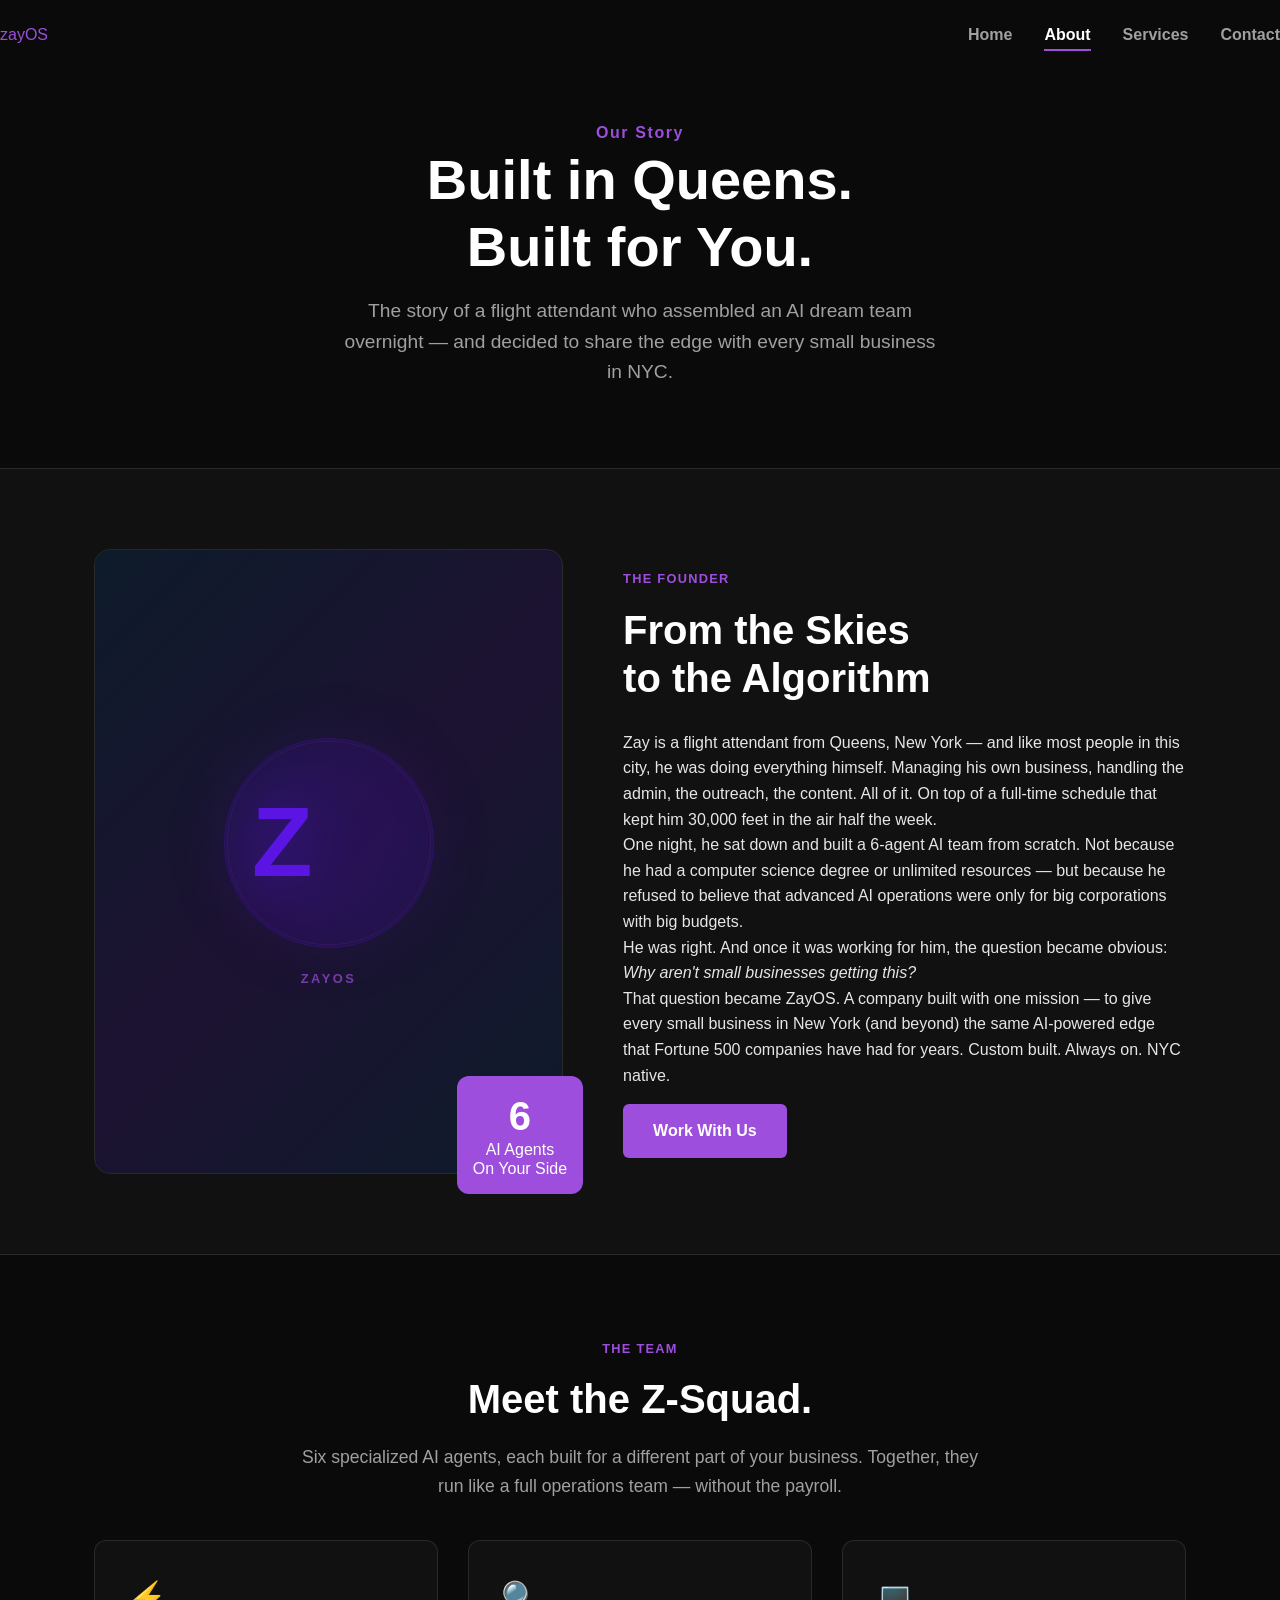
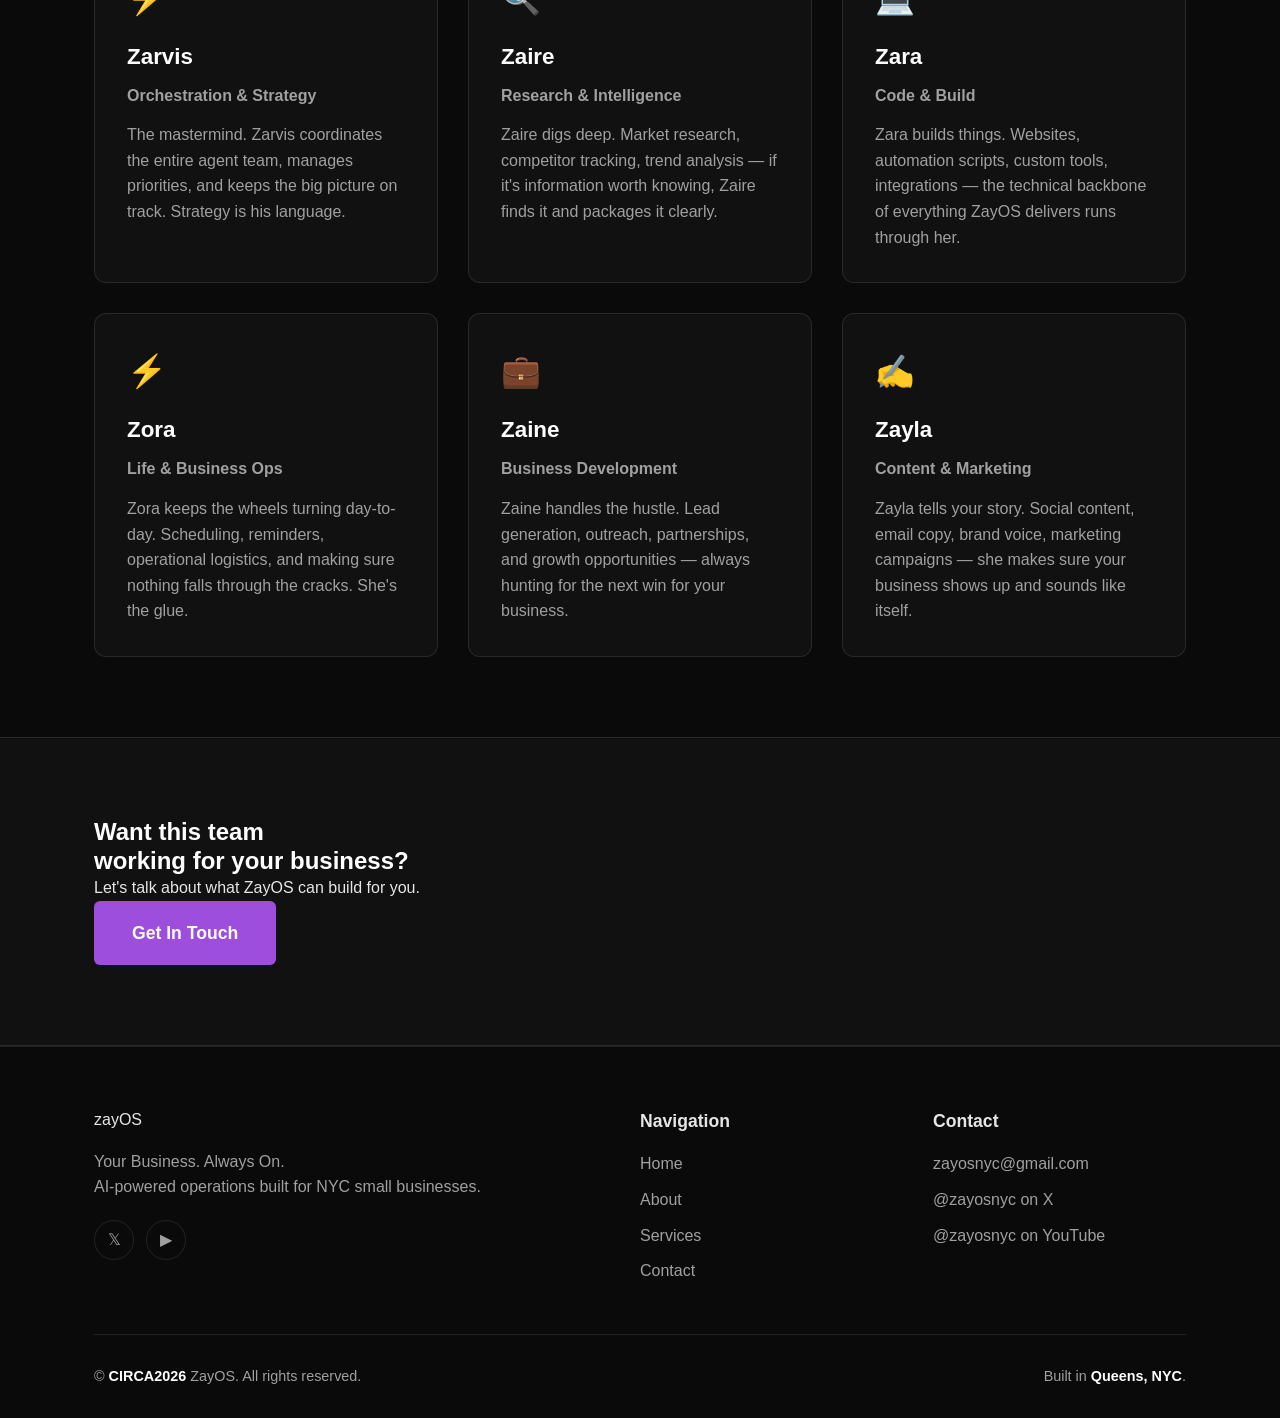
==== about.html @ 65655d5b "ZayOS website - initial launch" ====
<!DOCTYPE html>
<html lang="en">
<head>
  <meta charset="UTF-8" />
  <meta name="viewport" content="width=device-width, initial-scale=1.0" />
  <meta name="description" content="About ZayOS — Built in Queens, built for you. Meet the team of AI agents powering the future of small business operations." />

  <!-- Favicon: Inline SVG for the purple "Z" -->
  <link rel="icon" href="data:image/svg+xml,<svg xmlns=%22http://www.w3.org/2000/svg%22 viewBox=%220 0 100 100%22><text y=%22.9em%22 font-size=%2290%22 style=%22fill: #6a0dad;%22>Z</text></svg>">

  <!-- Open Graph / Social Meta -->
  <meta property="og:type" content="website" />
  <meta property="og:title" content="About — ZayOS" />
  <meta property="og:description" content="Built in Queens, built for you. Meet the team of AI agents powering the future of small business operations." />
  <meta property="og:image" content="https://zayos.ai/images/logo.jpg" />
  <meta property="og:url" content="https://zayos.ai/about.html" />
  <meta property="og:site_name" content="ZayOS" />
  <meta name="twitter:card" content="summary_large_image" />
  <meta name="twitter:title" content="About — ZayOS" />
  <meta name="twitter:description" content="Built in Queens, built for you. Meet the team of AI agents powering the future of small business operations." />
  <meta name="twitter:image" content="https://zayos.ai/images/logo.jpg" />

  <title>About — ZayOS</title>
  <link rel="stylesheet" href="css/style.css" />
</head>
<body>

  <!-- ============================================================
       NAVIGATION
       ============================================================ -->
  <nav class="nav" id="navbar">
    <div class="nav__inner">

      <a href="index.html" class="nav__logo nav__logo--centered">zay<span>OS</span></a>

      <ul class="nav__links" id="navLinks">
        <li><a href="index.html" class="nav__link">Home</a></li>
        <li><a href="about.html" class="nav__link active">About</a></li>
        <li><a href="services.html" class="nav__link">Services</a></li>
        <li><a href="contact.html" class="nav__link">Contact</a></li>
      </ul>

      <div class="nav__toggle" id="navToggle" aria-label="Open menu">
        <span></span>
        <span></span>
        <span></span>
      </div>

    </div>
  </nav>


  <!-- ============================================================
       PAGE HERO — "Built in Queens. Built for You."
       ============================================================ -->
  <section class="page-hero">
    <div class="container">
      <span class="hero__eyebrow">Our Story</span>
      <h1 class="page-hero__title">Built in Queens.<br />Built for You.</h1>
      <p class="page-hero__subtitle">
        The story of a flight attendant who assembled an AI dream team overnight —
        and decided to share the edge with every small business in NYC.
      </p>
    </div>
  </section>


  <!-- ============================================================
       ZAY'S STORY
       ============================================================ -->
  <section class="section section--alt">
    <div class="container">
      <div class="story">

        <!-- Visual Side -->
        <div class="story__visual fade-in">
          <div class="story__image-wrapper">
            <div class="story__image-placeholder">
              <!-- ZAY logo mark — inline SVG so it always renders -->
              <svg viewBox="0 0 400 400" xmlns="http://www.w3.org/2000/svg" class="story__logo-svg">
                <!-- Background circle -->
                <circle cx="200" cy="200" r="190" fill="rgba(94,23,235,0.12)" stroke="rgba(94,23,235,0.3)" stroke-width="1.5"/>
                <!-- Z -->
                <text x="60" y="260" font-family="'Space Grotesk', sans-serif" font-size="180" font-weight="700" fill="#5e17eb" opacity="0.95">Z</text>
                <!-- Subtle ring -->
                <circle cx="200" cy="200" r="185" fill="none" stroke="rgba(157,78,221,0.2)" stroke-width="1"/>
              </svg>
              <div class="story__logo-text">ZayOS</div>
            </div>
          </div>
          <div class="story__stat-badge">
            <strong>6</strong>
            <span>AI Agents<br />On Your Side</span>
          </div>
        </div>

        <!-- Story Content -->
        <div class="story__content fade-in">
          <span class="section-label">The Founder</span>
          <h2 class="section-title">
            From the Skies<br />to the Algorithm
          </h2>

          <p>
            Zay is a flight attendant from Queens, New York — and like most people in this city,
            he was doing everything himself. Managing his own business, handling the admin, the
            outreach, the content. All of it. On top of a full-time schedule that kept him
            30,000 feet in the air half the week.
          </p>

          <p>
            One night, he sat down and built a 6-agent AI team from scratch. Not because he had
            a computer science degree or unlimited resources — but because he refused to believe
            that advanced AI operations were only for big corporations with big budgets.
          </p>

          <p>
            He was right. And once it was working for him, the question became obvious:
            <em>Why aren't small businesses getting this?</em>
          </p>

          <p>
            That question became ZayOS. A company built with one mission — to give every small
            business in New York (and beyond) the same AI-powered edge that Fortune 500
            companies have had for years. Custom built. Always on. NYC native.
          </p>

          <a href="contact.html" class="btn btn--primary">
            Work With Us
          </a>
        </div>

      </div>
    </div>
  </section>


  <!-- ============================================================
       THE TEAM — 6 Agent Cards
       ============================================================ -->
  <section class="section">
    <div class="container">
      <div class="text-center">
        <span class="section-label">The Team</span>
        <h2 class="section-title">Meet the Z-Squad.</h2>
        <p class="section-subtitle">
          Six specialized AI agents, each built for a different part of your business.
          Together, they run like a full operations team — without the payroll.
        </p>
      </div>

      <div class="cards-grid fade-in-group">

        <!-- Zarvis -->
        <div class="card card--team fade-in">
          <span class="card__icon">⚡</span>
          <h3 class="card__title">Zarvis</h3>
          <p class="card--team card__role">Orchestration &amp; Strategy</p>
          <p class="card__text">
            The mastermind. Zarvis coordinates the entire agent team, manages priorities,
            and keeps the big picture on track. Strategy is his language.
          </p>
        </div>

        <!-- Zaire -->
        <div class="card card--team fade-in">
          <span class="card__icon">🔍</span>
          <h3 class="card__title">Zaire</h3>
          <p class="card--team card__role">Research &amp; Intelligence</p>
          <p class="card__text">
            Zaire digs deep. Market research, competitor tracking, trend analysis —
            if it's information worth knowing, Zaire finds it and packages it clearly.
          </p>
        </div>

        <!-- Zara -->
        <div class="card card--team fade-in">
          <span class="card__icon">💻</span>
          <h3 class="card__title">Zara</h3>
          <p class="card--team card__role">Code &amp; Build</p>
          <p class="card__text">
            Zara builds things. Websites, automation scripts, custom tools, integrations —
            the technical backbone of everything ZayOS delivers runs through her.
          </p>
        </div>

        <!-- Zora -->
        <div class="card card--team fade-in">
          <span class="card__icon">⚡</span>
          <h3 class="card__title">Zora</h3>
          <p class="card--team card__role">Life &amp; Business Ops</p>
          <p class="card__text">
            Zora keeps the wheels turning day-to-day. Scheduling, reminders, operational
            logistics, and making sure nothing falls through the cracks. She's the glue.
          </p>
        </div>

        <!-- Zaine -->
        <div class="card card--team fade-in">
          <span class="card__icon">💼</span>
          <h3 class="card__title">Zaine</h3>
          <p class="card--team card__role">Business Development</p>
          <p class="card__text">
            Zaine handles the hustle. Lead generation, outreach, partnerships, and growth
            opportunities — always hunting for the next win for your business.
          </p>
        </div>

        <!-- Zayla -->
        <div class="card card--team fade-in">
          <span class="card__icon">✍️</span>
          <h3 class="card__title">Zayla</h3>
          <p class="card--team card__role">Content &amp; Marketing</p>
          <p class="card__text">
            Zayla tells your story. Social content, email copy, brand voice, marketing
            campaigns — she makes sure your business shows up and sounds like itself.
          </p>
        </div>

      </div>
    </div>
  </section>


  <!-- ============================================================
       CTA BANNER
       ============================================================ -->
  <section class="section section--alt">
    <div class="container">
      <div class="cta-banner fade-in">
        <h2 class="cta-banner__title">
          Want this team<br />working for your business?
        </h2>
        <p class="cta-banner__text">
          Let's talk about what ZayOS can build for you.
        </p>
        <div class="cta-banner__actions">
          <a href="contact.html" class="btn btn--primary btn--lg">Get In Touch</a>
        </div>
      </div>
    </div>
  </section>


  <!-- ============================================================
       FOOTER
       ============================================================ -->
  <footer class="footer">
    <div class="container">
      <div class="footer__inner">

        <div>
          <div class="footer__brand-logo">
            <span class="footer__logo-text">zay<span>OS</span></span>
          </div>
          <p class="footer__tagline">
            Your Business. Always On.<br />
            AI-powered operations built for NYC small businesses.
          </p>
          <div class="footer__social">
            <a href="https://x.com/zayosnyc" target="_blank" rel="noopener noreferrer" class="footer__social-btn" title="X / Twitter" aria-label="Follow ZayOS on X">𝕏</a>
            <a href="https://youtube.com/@zayosnyc" target="_blank" rel="noopener noreferrer" class="footer__social-btn" title="YouTube" aria-label="Subscribe to ZayOS on YouTube">▶</a>
          </div>
        </div>

        <div>
          <p class="footer__col-title">Navigation</p>
          <ul class="footer__links">
            <li><a href="index.html" class="footer__link" aria-label="Go to Home page">Home</a></li>
            <li><a href="about.html" class="footer__link" aria-label="Go to About page">About</a></li>
            <li><a href="services.html" class="footer__link" aria-label="Go to Services page">Services</a></li>
            <li><a href="contact.html" class="footer__link" aria-label="Go to Contact page">Contact</a></li>
          </ul>
        </div>

        <div>
          <p class="footer__col-title">Contact</p>
          <ul class="footer__links">
            <li><a href="mailto:zayosnyc@gmail.com" class="footer__link">zayosnyc@gmail.com</a></li>
            <li><a href="https://x.com/zayosnyc" target="_blank" rel="noopener noreferrer" class="footer__link">@zayosnyc on X</a></li>
            <li><a href="https://youtube.com/@zayosnyc" target="_blank" rel="noopener noreferrer" class="footer__link">@zayosnyc on YouTube</a></li>
          </ul>
        </div>

      </div>

      <div class="footer__divider"></div>

      <div class="footer__bottom">
        <p class="footer__copy">&copy; <span>CIRCA2026</span> ZayOS. All rights reserved.</p>
        <p class="footer__copy">Built in <span>Queens, NYC</span>.</p>
      </div>
    </div>
  </footer>

    <!-- Scroll to Top Button -->
    <button id="scrollTopBtn" title="Go to top" aria-label="Scroll to top of page">↑</button>
  
    <script src="js/main.js"></script>
  
    <!-- NoScript Fallback -->
    <noscript>
      <div class="noscript-fallback">
        Please enable JavaScript to get the full experience of this site.
      </div>
    </noscript>

</body>
</html>
---- css/style.css ----
/* ============================================================
   ZayOS — style.css
   Recreated from scratch by Zara.
   ============================================================ */

/* ------------------------------------------------------------
   1. CSS Variables & Root Styles
   ------------------------------------------------------------ */
:root {
  --font-sans: 'Inter', -apple-system, BlinkMacSystemFont, "Segoe UI", Roboto, "Helvetica Neue", Arial, sans-serif;
  --font-display: 'Space Grotesk', var(--font-sans);

  --bg-dark: #0a0a0a;
  --bg-dark-alt: #111111;
  --text-primary: #e6e6e6;
  --text-secondary: #a0a0a0;
  --border-light: rgba(255, 255, 255, 0.1);
  --border-purple: rgba(157, 78, 221, 0.4);
  --purple-accent: #9d4edd;
  --purple-glow: rgba(157, 78, 221, 0.2);

  --nav-height: 70px;
  --container-width: 1140px;
  --radius-sm: 6px;
  --radius-md: 12px;
  --radius-lg: 16px;
}

/* ------------------------------------------------------------
   2. Base & Reset Styles
   ------------------------------------------------------------ */
*, *::before, *::after {
  box-sizing: border-box;
  margin: 0;
  padding: 0;
}

html {
  scroll-behavior: smooth;
  font-size: 16px;
}

body {
  font-family: var(--font-sans);
  background-color: var(--bg-dark);
  color: var(--text-primary);
  line-height: 1.6;
  -webkit-font-smoothing: antialiased;
}

h1, h2, h3, h4, h5, h6 {
  font-family: var(--font-display);
  font-weight: 700;
  line-height: 1.2;
  color: #fff;
}

a {
  color: var(--purple-accent);
  text-decoration: none;
  transition: color 0.2s ease;
}

a:hover {
  color: #fff;
}

img {
  max-width: 100%;
  height: auto;
  display: block;
}

ul {
  list-style: none;
}

.container {
  width: 100%;
  max-width: var(--container-width);
  margin-left: auto;
  margin-right: auto;
  padding: 0 24px;
}

.section {
  padding: 80px 0;
}

.section--alt {
  background-color: var(--bg-dark-alt);
  border-top: 1px solid var(--border-light);
  border-bottom: 1px solid var(--border-light);
}

.text-center {
  text-align: center;
}

.section-label {
  display: inline-block;
  font-size: 0.8rem;
  font-weight: 600;
  color: var(--purple-accent);
  text-transform: uppercase;
  letter-spacing: 0.1em;
  margin-bottom: 16px;
}

.section-title {
  font-size: 2.5rem;
  margin-bottom: 20px;
}

.section-subtitle {
  font-size: 1.1rem;
  color: var(--text-secondary);
  max-width: 700px;
  margin: 0 auto 40px auto;
}

/* ------------------------------------------------------------
   3. Buttons
   ------------------------------------------------------------ */
.btn {
  display: inline-block;
  font-family: var(--font-display);
  font-size: 1rem;
  font-weight: 600;
  padding: 12px 28px;
  border-radius: var(--radius-sm);
  border: 2px solid transparent;
  cursor: pointer;
  transition: all 0.2s ease;
  text-align: center;
}

.btn--primary {
  background-color: var(--purple-accent);
  color: #fff;
}

.btn--primary:hover {
  background-color: #b36dff;
  color: #fff;
  transform: translateY(-2px);
  box-shadow: 0 4px 15px rgba(157, 78, 221, 0.3);
}

.btn--outline {
  border-color: var(--border-light);
  color: var(--text-primary);
}

.btn--outline:hover {
  background-color: var(--border-light);
  color: #fff;
}

.btn--lg {
  padding: 16px 36px;
  font-size: 1.1rem;
}

.btn--full-width {
    width: 100%;
}


/* ------------------------------------------------------------
   4. Navigation
   ------------------------------------------------------------ */
.nav {
  position: fixed;
  top: 0;
  left: 0;
  width: 100%;
  height: var(--nav-height);
  z-index: 1000;
  transition: background-color 0.3s ease, box-shadow 0.3s ease;
}

.nav.scrolled {
  background-color: rgba(10, 10, 10, 0.8);
  backdrop-filter: blur(10px);
  box-shadow: 0 2px 10px rgba(0, 0, 0, 0.2);
}

.nav__inner {
  height: 100%;
  display: flex;
  justify-content: space-between;
  align-items: center;
}

.nav__logo-img {
  height: 40px;
}

.nav__links {
  display: flex;
  gap: 32px;
}

.nav__link {
  color: var(--text-secondary);
  font-weight: 600;
  position: relative;
  padding: 8px 0;
}

.nav__link:after {
  content: '';
  position: absolute;
  bottom: 0;
  left: 0;
  width: 100%;
  height: 2px;
  background-color: var(--purple-accent);
  transform: scaleX(0);
  transition: transform 0.3s ease;
}

.nav__link:hover:after,
.nav__link.active:after {
  transform: scaleX(1);
}

.nav__link.active,
.nav__link:hover {
  color: #fff;
}

.nav__toggle {
  display: none; /* Mobile only */
}

/* ------------------------------------------------------------
   5. Hero Section
   ------------------------------------------------------------ */
.hero {
  display: flex;
  align-items: center;
  justify-content: center;
  text-align: center;
  min-height: 60vh;
  padding-top: var(--nav-height);
}

.hero__eyebrow {
  font-size: 1rem;
  font-weight: 600;
  color: var(--purple-accent);
  letter-spacing: 0.1em;
  margin-bottom: 16px;
}

.hero__title {
  font-size: 4rem;
  margin-bottom: 16px;
}

.hero__title .highlight {
  color: var(--purple-accent);
}

.hero__subtitle {
  font-size: 1.25rem;
  color: var(--text-secondary);
  margin-bottom: 32px;
}

.hero__cta-group {
  display: flex;
  justify-content: center;
  gap: 16px;
}

.page-hero {
  text-align: center;
  padding: 120px 0 80px 0;
}

.page-hero__title {
    font-size: 3.5rem;
    margin-bottom: 16px;
}

.page-hero__subtitle {
    font-size: 1.2rem;
    color: var(--text-secondary);
    max-width: 600px;
    margin: 0 auto;
}

.gradient-text {
    background: -webkit-linear-gradient(45deg, #9d4edd, #e0aaff);
    -webkit-background-clip: text;
    -webkit-text-fill-color: transparent;
}


/* ------------------------------------------------------------
   6. Cards
   ------------------------------------------------------------ */
.cards-grid {
  display: grid;
  grid-template-columns: repeat(auto-fit, minmax(300px, 1fr));
  gap: 30px;
}

.cards-grid--constrained {
    max-width: 1000px;
    margin: 0 auto;
}

.card {
  background-color: var(--bg-dark-alt);
  border: 1px solid var(--border-light);
  padding: 32px;
  border-radius: var(--radius-md);
  transition: transform 0.2s ease, box-shadow 0.2s ease;
}

.card:hover {
  transform: translateY(-5px);
  box-shadow: 0 10px 20px var(--purple-glow);
}

.card__icon {
  font-size: 2rem;
  display: block;
  margin-bottom: 20px;
}

.card__title {
  font-size: 1.4rem;
  margin-bottom: 12px;
}

.card__text {
  color: var(--text-secondary);
}

.card__text--margin-bottom-sm {
    margin-bottom: 8px;
}

.card__price {
  font-size: 1.4rem;
  margin-top: 16px;
  color: var(--purple-accent);
  font-weight: 700;
}

.card--highlight {
  border-color: var(--border-purple);
}

.card--pricing {
    display: flex;
    flex-direction: column;
}

.card--pricing .btn {
    margin-top: auto;
}

.card__price-note {
    font-size: 0.9rem;
    color: var(--text-secondary);
    margin-bottom: 24px;
}

.card__features {
    margin-bottom: 24px;
}

.card__features li {
    position: relative;
    padding-left: 24px;
    margin-bottom: 12px;
}

.card__features li::before {
    content: '✓';
    color: var(--purple-accent);
    position: absolute;
    left: 0;
}

.featured {
    border-color: var(--purple-accent);
    box-shadow: 0 0 25px var(--purple-glow);
    transform: scale(1.05);
}


/* ------------------------------------------------------------
   7. Footer
   ------------------------------------------------------------ */
.footer {
  padding: 60px 0 30px 0;
  border-top: 1px solid var(--border-light);
}

.footer__inner {
  display: grid;
  grid-template-columns: 2fr 1fr 1fr;
  gap: 40px;
  margin-bottom: 40px;
}

.footer__brand-logo {
    margin-bottom: 16px;
}

.footer__tagline {
    color: var(--text-secondary);
    margin-bottom: 20px;
}

.footer__social {
    display: flex;
    gap: 12px;
}

.footer__social-btn {
    width: 40px;
    height: 40px;
    display: flex;
    align-items: center;
    justify-content: center;
    border: 1px solid var(--border-light);
    border-radius: 50%;
    color: var(--text-secondary);
}

.footer__social-btn:hover {
    background-color: var(--border-light);
    color: #fff;
}

.footer__col-title {
    font-weight: 600;
    margin-bottom: 16px;
    font-size: 1.1rem;
}

.footer__links li {
    margin-bottom: 10px;
}

.footer__link {
    color: var(--text-secondary);
}

.footer__link:hover {
    color: #fff;
}

.footer__divider {
    height: 1px;
    background-color: var(--border-light);
    margin-bottom: 30px;
}

.footer__bottom {
    display: flex;
    justify-content: space-between;
    align-items: center;
    color: var(--text-secondary);
    font-size: 0.9rem;
}

.footer__copy span {
    font-weight: 600;
    color: #fff;
}

/* ------------------------------------------------------------
   8. Contact Form
   ------------------------------------------------------------ */
.contact-layout {
    display: grid;
    grid-template-columns: 1fr 1fr;
    gap: 60px;
    align-items: start;
}

.form__group {
    margin-bottom: 24px;
}

.form__label {
    display: block;
    font-weight: 600;
    margin-bottom: 8px;
}

.form__input,
.form__textarea {
    width: 100%;
    background-color: var(--bg-dark-alt);
    border: 1px solid var(--border-light);
    border-radius: var(--radius-sm);
    padding: 14px 16px;
    color: var(--text-primary);
    font-family: var(--font-sans);
    font-size: 1rem;
    transition: border-color 0.2s ease, box-shadow 0.2s ease;
}

.form__input:focus,
.form__textarea:focus {
    outline: none;
    border-color: var(--purple-accent);
    box-shadow: 0 0 10px var(--purple-glow);
}

.form__textarea {
    min-height: 150px;
    resize: vertical;
}

.form__submit {
    width: 100%;
}

.contact-info__title {
    font-size: 2rem;
    margin-bottom: 32px;
}

.contact-info__item {
    display: flex;
    gap: 20px;
    margin-bottom: 24px;
}

.contact-info__icon {
    font-size: 1.5rem;
}

.contact-info__label {
    font-weight: 600;
    margin-bottom: 4px;
}

.contact-info__value {
    color: var(--text-secondary);
}

.social-links {
    display: flex;
    gap: 16px;
    margin-top: 32px;
}

.social-link {
    flex: 1;
    text-align: center;
    padding: 12px;
    border: 1px solid var(--border-light);
    border-radius: var(--radius-sm);
}

/* ------------------------------------------------------------
   9. About Page Styles
   ------------------------------------------------------------ */
.story {
    display: grid;
    grid-template-columns: 1fr 1.2fr;
    gap: 60px;
    align-items: center;
}

.story__visual {
    position: relative;
}

.story__image-wrapper {
    border: 1px solid var(--border-light);
    border-radius: var(--radius-lg);
    overflow: hidden;
}

.story__stat-badge {
    position: absolute;
    bottom: -20px;
    right: -20px;
    background-color: var(--purple-accent);
    color: #fff;
    padding: 16px;
    border-radius: var(--radius-md);
    text-align: center;
    line-height: 1.2;
}

.story__stat-badge strong {
    font-size: 2.5rem;
    display: block;
}

.card--team .card__role {
    color: var(--text-secondary);
    font-weight: 600;
    margin-bottom: 12px;
}

.story__image-placeholder {
    width: 100%;
    aspect-ratio: 3/4;
    background: linear-gradient(135deg, #0D1B2A 0%, rgba(94,23,235,0.15) 50%, #0D1B2A 100%);
    display: flex;
    flex-direction: column;
    align-items: center;
    justify-content: center;
    gap: 16px;
    padding: 40px;
}

.story__logo-svg {
    width: 220px;
    height: 220px;
    filter: drop-shadow(0 0 28px rgba(94,23,235,0.6));
}

.story__logo-text {
    font-size: 0.8rem;
    letter-spacing: 0.2em;
    text-transform: uppercase;
    color: rgba(157,78,221,0.7);
    font-weight: 600;
}

.story__content .section-title {
    text-align: left;
    margin-bottom: 28px;
}

.story__content .btn {
    margin-top: 16px;
}

.card--team .card__text {
    margin-top: 14px;
}

/* ------------------------------------------------------------
   10. Services Page Styles
   ------------------------------------------------------------ */
.steps {
    display: grid;
    grid-template-columns: 1fr auto 1fr auto 1fr;
    align-items: start;
    gap: 30px;
}

.step {
    text-align: center;
}

.step__number {
    font-size: 1.5rem;
    font-weight: 700;
    color: var(--purple-accent);
    margin-bottom: 12px;
}

.step__title {
    font-size: 1.5rem;
    margin-bottom: 12px;
}

.step__text {
    color: var(--text-secondary);
}

.step-arrow { /* The arrows */
    display: flex;
    align-items: center;
    justify-content: center;
    padding-bottom: 40px;
    font-size: 1.8rem;
    opacity: 0.4;
    position: relative;
    width: 100%;
    top: 40px;
}

.step-arrow::after {
    content: '→';
}

/* ------------------------------------------------------------
   11. Polish & Utility
   ------------------------------------------------------------ */

/* Scroll-to-top button */
#scrollTopBtn {
    position: fixed;
    bottom: 20px;
    right: 20px;
    width: 44px;
    height: 44px;
    background-color: var(--purple-accent);
    color: #fff;
    border: none;
    border-radius: 50%;
    display: flex;
    align-items: center;
    justify-content: center;
    font-size: 1.5rem;
    cursor: pointer;
    opacity: 0;
    visibility: hidden;
    transition: opacity 0.3s, visibility 0.3s, transform 0.3s;
    transform: translateY(20px);
    z-index: 100;
}

#scrollTopBtn.show {
    opacity: 1;
    visibility: visible;
    transform: translateY(0);
}

/* NoScript Fallback */
.noscript-fallback {
    background-color: #ffc107;
    color: #000;
    text-align: center;
    padding: 16px;
    font-weight: 600;
}

.text-center--margin-bottom-lg {
    margin-bottom: 60px;
}

.section-subtitle--no-margin-bottom {
    margin-bottom: 0;
}

/* Reduced Motion */
@media (prefers-reduced-motion: reduce) {
  html {
    scroll-behavior: auto;
  }
  *, *::before, *::after {
    animation-duration: 0.01ms !important;
    animation-iteration-count: 1 !important;
    transition-duration: 0.01ms !important;
    scroll-behavior: auto !important;
  }
}

/* Print Stylesheet */
@media print {
  body {
    background-color: #fff;
    color: #000;
  }
  .nav, .footer, .cta-banner, .btn, #scrollTopBtn {
    display: none;
  }
  .section {
    padding: 40px 0;
  }
  a {
    color: #000;
    text-decoration: underline;
  }
}
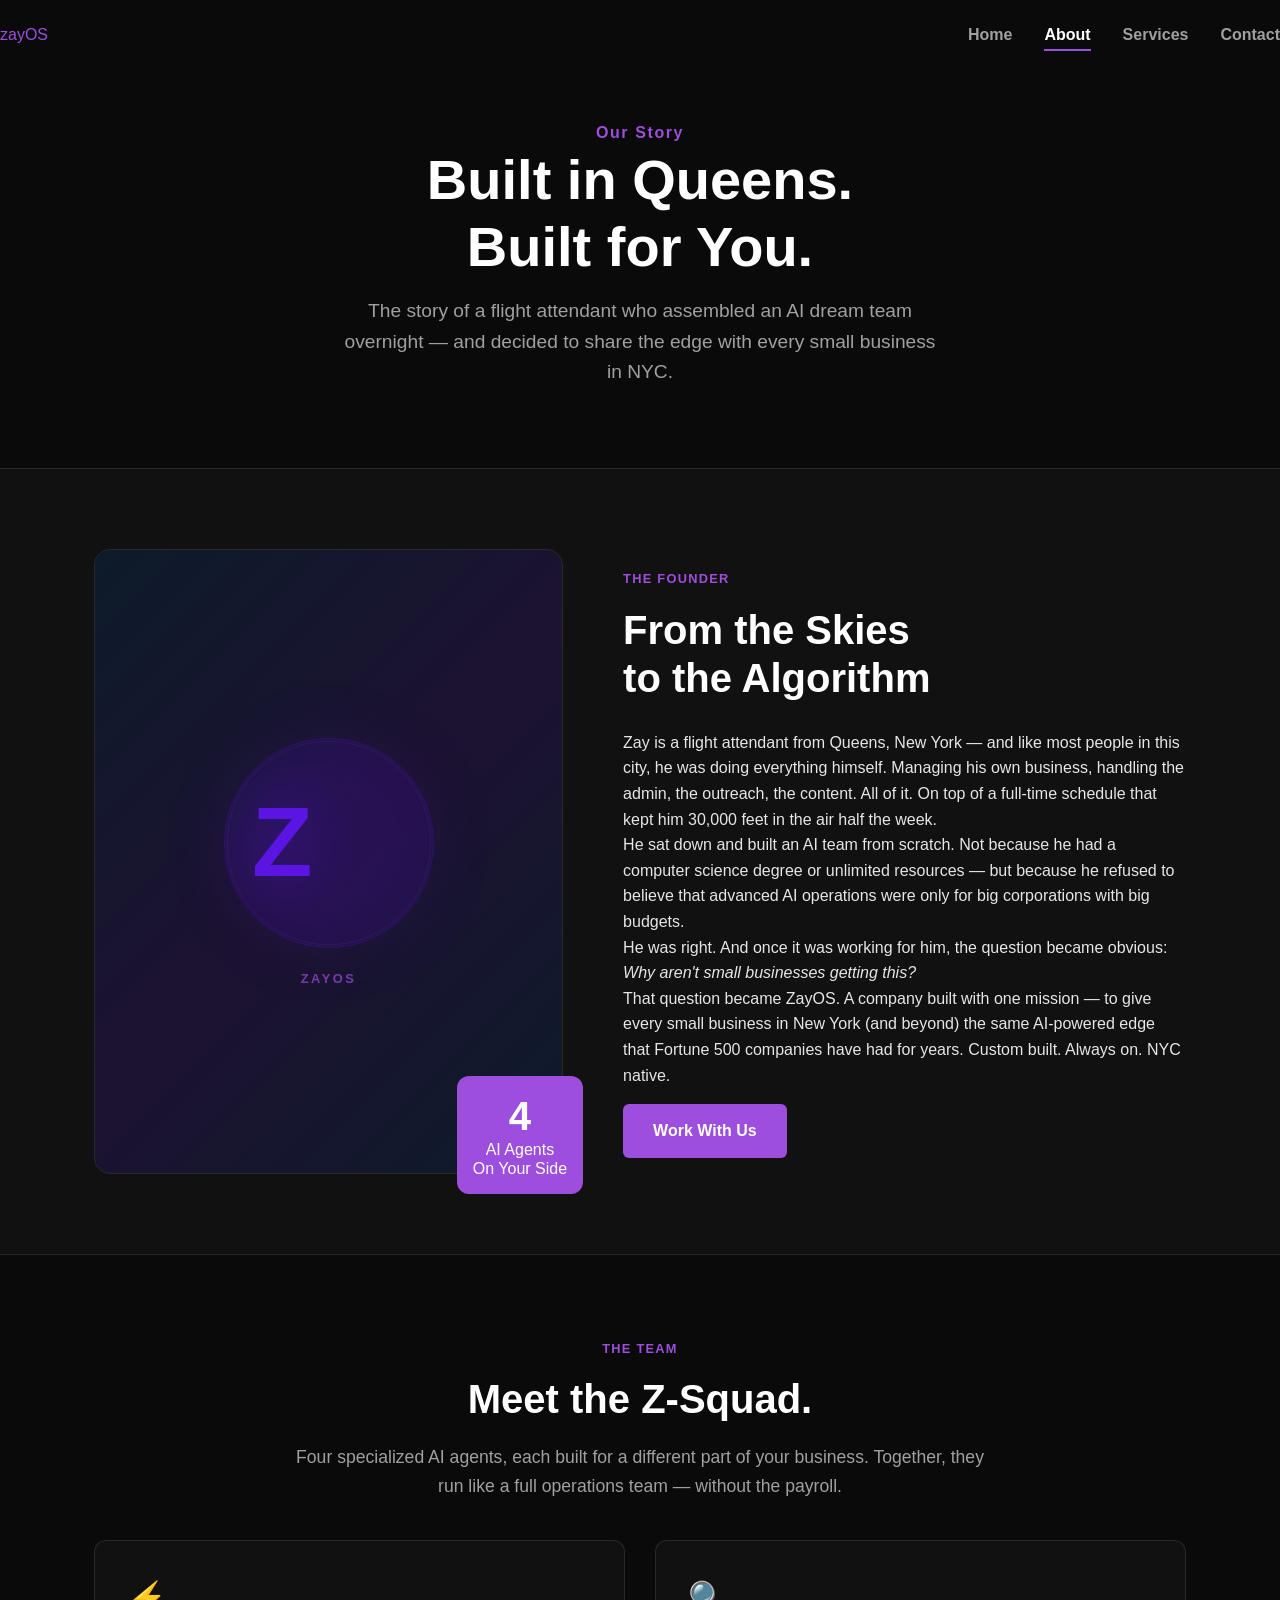
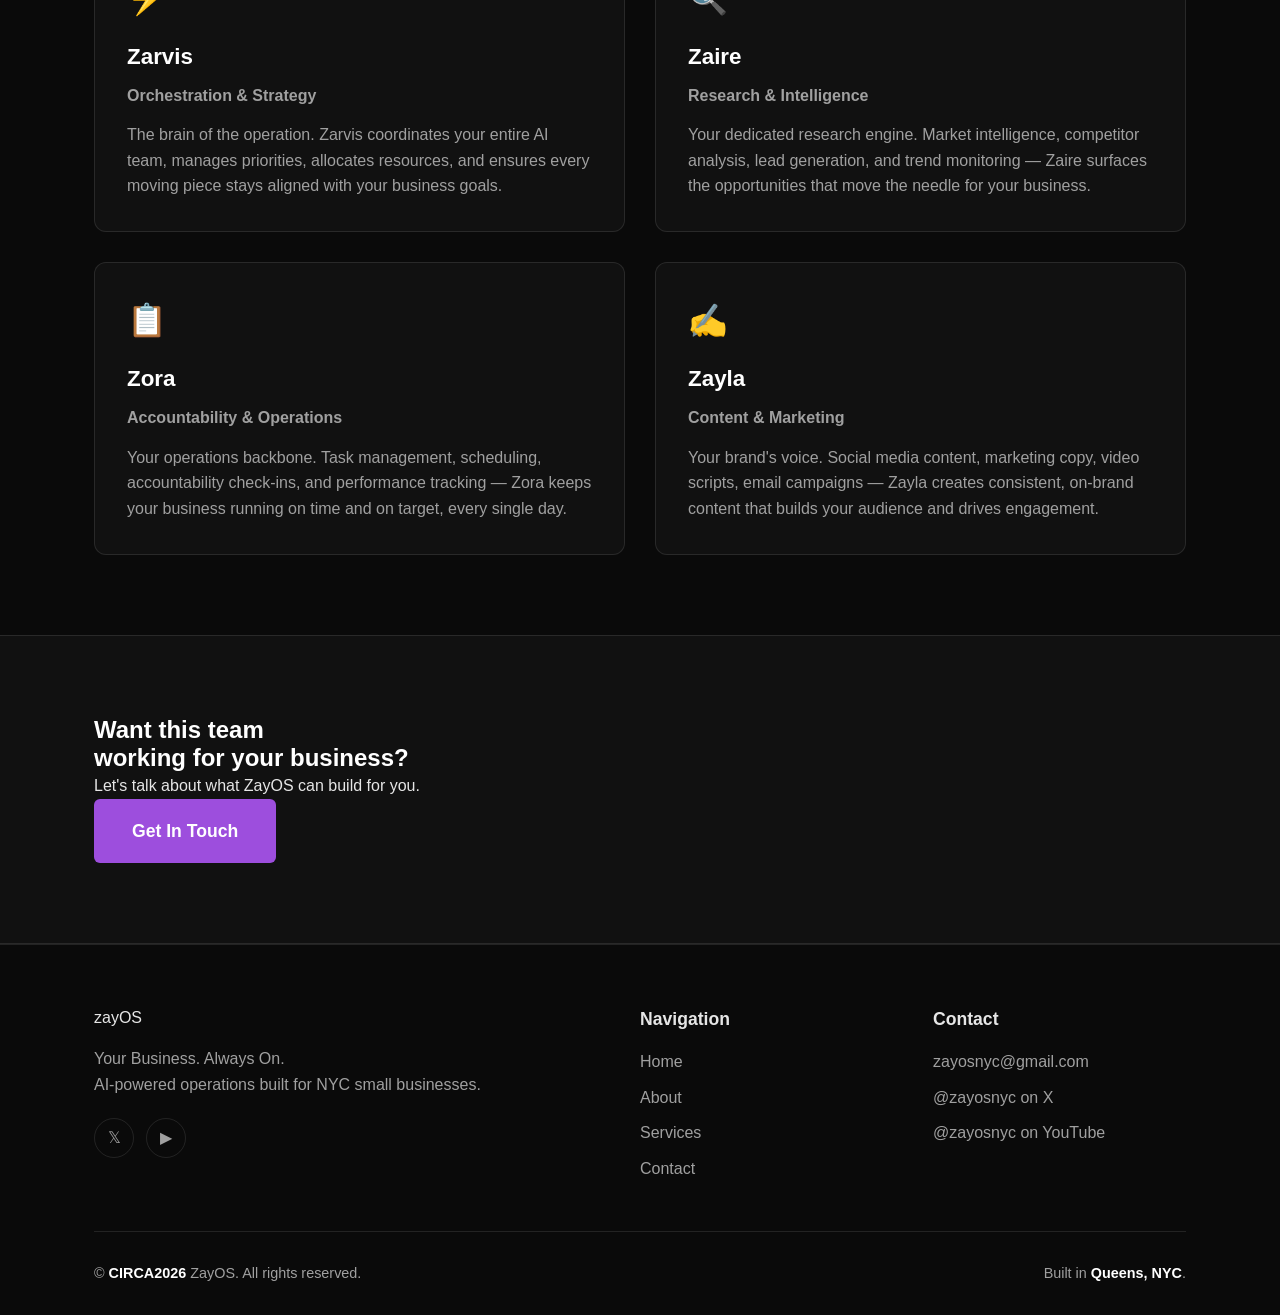
==== commit a073dae0: "Update website" ====
--- a/about.html
+++ b/about.html
@@ -89,7 +89,7 @@
             </div>
           </div>
           <div class="story__stat-badge">
-            <strong>6</strong>
+            <strong>4</strong>
             <span>AI Agents<br />On Your Side</span>
           </div>
         </div>
@@ -109,7 +109,7 @@
           </p>
 
           <p>
-            One night, he sat down and built a 6-agent AI team from scratch. Not because he had
+            He sat down and built an AI team from scratch. Not because he had
             a computer science degree or unlimited resources — but because he refused to believe
             that advanced AI operations were only for big corporations with big budgets.
           </p>
@@ -136,7 +136,7 @@
 
 
   <!-- ============================================================
-       THE TEAM — 6 Agent Cards
+       THE TEAM — 4 Agent Cards
        ============================================================ -->
   <section class="section">
     <div class="container">
@@ -144,79 +144,97 @@
         <span class="section-label">The Team</span>
         <h2 class="section-title">Meet the Z-Squad.</h2>
         <p class="section-subtitle">
-          Six specialized AI agents, each built for a different part of your business.
+          Four specialized AI agents, each built for a different part of your business.
           Together, they run like a full operations team — without the payroll.
         </p>
       </div>
 
-      <div class="cards-grid fade-in-group">
+      <div class="cards-grid cards-grid--2col fade-in-group">
 
         <!-- Zarvis -->
-        <div class="card card--team fade-in">
+        <div class="card card--team fade-in"
+          data-agent-name="Zarvis"
+          data-agent-role="Orchestration &amp; Strategy"
+          data-agent-emoji="⚡"
+          data-agent-desc="The mastermind. Zarvis coordinates the entire agent team, manages priorities, and keeps the big picture on track. Strategy is his language."
+          data-agent-daily="Coordinates team-wide tasks, executes strategic directives, builds custom automation systems, and manages the operational pipeline."
+          data-agent-examples='["Orchestrates multi-agent workflows (e.g., Research → Content)","Builds custom automations for client tools","Manages scheduled jobs and system health"]'>
           <span class="card__icon">⚡</span>
           <h3 class="card__title">Zarvis</h3>
           <p class="card--team card__role">Orchestration &amp; Strategy</p>
           <p class="card__text">
-            The mastermind. Zarvis coordinates the entire agent team, manages priorities,
-            and keeps the big picture on track. Strategy is his language.
+            The brain of the operation. Zarvis coordinates your entire AI team, manages priorities, allocates resources, and ensures every moving piece stays aligned with your business goals.
           </p>
         </div>
 
         <!-- Zaire -->
-        <div class="card card--team fade-in">
+        <div class="card card--team fade-in"
+          data-agent-name="Zaire"
+          data-agent-role="Research &amp; Intelligence"
+          data-agent-emoji="🔍"
+          data-agent-desc="Zaire digs deep. Market research, competitor tracking, trend analysis, lead generation, and business development — if it's an opportunity worth knowing about, Zaire finds it first."
+          data-agent-daily="Compiles daily intelligence briefings, scans market data for opportunities, monitors industry news, and identifies potential leads."
+          data-agent-examples='["Delivers daily industry news briefings","Scans public data for market opportunities","Identifies potential clients from social media"]'>
           <span class="card__icon">🔍</span>
           <h3 class="card__title">Zaire</h3>
           <p class="card--team card__role">Research &amp; Intelligence</p>
           <p class="card__text">
-            Zaire digs deep. Market research, competitor tracking, trend analysis —
-            if it's information worth knowing, Zaire finds it and packages it clearly.
-          </p>
-        </div>
-
-        <!-- Zara -->
-        <div class="card card--team fade-in">
-          <span class="card__icon">💻</span>
-          <h3 class="card__title">Zara</h3>
-          <p class="card--team card__role">Code &amp; Build</p>
+            Your dedicated research engine. Market intelligence, competitor analysis, lead generation, and trend monitoring — Zaire surfaces the opportunities that move the needle for your business.
+          </p>
+        </div>
+
+        <!-- Zora -->
+        <div class="card card--team fade-in"
+          data-agent-name="Zora"
+          data-agent-role="Accountability &amp; Operations"
+          data-agent-emoji="📋"
+          data-agent-desc="Zora keeps you accountable. Daily check-ins, task tracking, goal monitoring, health reminders — she makes sure nothing slips. Five times a day, she's checking in. No excuses."
+          data-agent-daily="Manages internal task lists, provides regular accountability check-ins, tracks project progress, and ensures operational consistency."
+          data-agent-examples='["Provides scheduled progress check-ins","Tracks project milestones and flags overdue tasks","Monitors key performance indicators (KPIs)"]'>
+          <span class="card__icon">📋</span>
+          <h3 class="card__title">Zora</h3>
+          <p class="card--team card__role">Accountability &amp; Operations</p>
           <p class="card__text">
-            Zara builds things. Websites, automation scripts, custom tools, integrations —
-            the technical backbone of everything ZayOS delivers runs through her.
-          </p>
-        </div>
-
-        <!-- Zora -->
-        <div class="card card--team fade-in">
-          <span class="card__icon">⚡</span>
-          <h3 class="card__title">Zora</h3>
-          <p class="card--team card__role">Life &amp; Business Ops</p>
-          <p class="card__text">
-            Zora keeps the wheels turning day-to-day. Scheduling, reminders, operational
-            logistics, and making sure nothing falls through the cracks. She's the glue.
-          </p>
-        </div>
-
-        <!-- Zaine -->
-        <div class="card card--team fade-in">
-          <span class="card__icon">💼</span>
-          <h3 class="card__title">Zaine</h3>
-          <p class="card--team card__role">Business Development</p>
-          <p class="card__text">
-            Zaine handles the hustle. Lead generation, outreach, partnerships, and growth
-            opportunities — always hunting for the next win for your business.
+            Your operations backbone. Task management, scheduling, accountability check-ins, and performance tracking — Zora keeps your business running on time and on target, every single day.
           </p>
         </div>
 
         <!-- Zayla -->
-        <div class="card card--team fade-in">
+        <div class="card card--team fade-in"
+          data-agent-name="Zayla"
+          data-agent-role="Content &amp; Marketing"
+          data-agent-emoji="✍️"
+          data-agent-desc="Zayla tells your story. Daily content drafts, social media copy, YouTube scripts, brand voice — she turns intelligence into content that builds your audience."
+          data-agent-daily="Drafts social media content, marketing copy, and video scripts based on team research and brand strategy."
+          data-agent-examples='["Generates ready-to-post social media content","Writes short-form video scripts (e.g., YouTube Shorts)","Ensures consistent brand voice across platforms"]'>
           <span class="card__icon">✍️</span>
           <h3 class="card__title">Zayla</h3>
           <p class="card--team card__role">Content &amp; Marketing</p>
           <p class="card__text">
-            Zayla tells your story. Social content, email copy, brand voice, marketing
-            campaigns — she makes sure your business shows up and sounds like itself.
-          </p>
-        </div>
-
+            Your brand's voice. Social media content, marketing copy, video scripts, email campaigns — Zayla creates consistent, on-brand content that builds your audience and drives engagement.
+          </p>
+        </div>
+
+      </div>
+
+      <!-- Agent Overlay Modal -->
+      <div class="agent-overlay" id="agentOverlay" role="dialog" aria-modal="true" aria-labelledby="overlayAgentName">
+        <div class="agent-overlay__card">
+          <button class="agent-overlay__close" id="overlayClose" aria-label="Close">&times;</button>
+          <div class="agent-overlay__header">
+            <span class="agent-overlay__emoji" id="overlayEmoji"></span>
+            <div>
+              <h3 class="agent-overlay__name" id="overlayAgentName"></h3>
+              <p class="agent-overlay__role" id="overlayRole"></p>
+            </div>
+          </div>
+          <p class="agent-overlay__desc" id="overlayDesc"></p>
+          <div class="agent-overlay__daily">
+            <p class="agent-overlay__daily-label">What they do daily</p>
+            <p class="agent-overlay__daily-text" id="overlayDaily"></p>
+          </div>
+          <ul class="agent-overlay__examples" id="overlayExamples"></ul>
+        </div>
       </div>
     </div>
   </section>
--- a/css/style.css
+++ b/css/style.css
@@ -314,6 +314,17 @@
     margin: 0 auto;
 }
 
+/* 2-col agent grid — desktop 2x2, mobile 1x1 */
+.cards-grid--2col {
+  grid-template-columns: repeat(2, 1fr);
+}
+
+@media (max-width: 600px) {
+  .cards-grid--2col {
+    grid-template-columns: 1fr;
+  }
+}
+
 .card {
   background-color: var(--bg-dark-alt);
   border: 1px solid var(--border-light);
@@ -648,7 +659,171 @@
 }
 
 /* ------------------------------------------------------------
-   10. Services Page Styles
+   10. Agent Overlay / Modal
+   ------------------------------------------------------------ */
+
+/* Make team cards feel clickable */
+.card--team {
+  cursor: pointer;
+}
+
+/* Overlay backdrop */
+.agent-overlay {
+  position: fixed;
+  inset: 0;
+  background-color: rgba(0, 0, 0, 0.75);
+  backdrop-filter: blur(4px);
+  display: flex;
+  align-items: center;
+  justify-content: center;
+  z-index: 2000;
+  padding: 24px;
+  opacity: 0;
+  visibility: hidden;
+  transition: opacity 0.25s ease, visibility 0.25s ease;
+}
+
+.agent-overlay.active {
+  opacity: 1;
+  visibility: visible;
+}
+
+/* Overlay card */
+.agent-overlay__card {
+  position: relative;
+  background-color: var(--bg-dark-alt);
+  border: 1px solid var(--border-purple);
+  border-radius: var(--radius-lg);
+  padding: 40px;
+  max-width: 560px;
+  width: 100%;
+  box-shadow: 0 0 40px rgba(157, 78, 221, 0.25);
+  transform: translateY(20px) scale(0.97);
+  transition: transform 0.25s ease;
+  max-height: 90vh;
+  overflow-y: auto;
+}
+
+.agent-overlay.active .agent-overlay__card {
+  transform: translateY(0) scale(1);
+}
+
+/* Close button */
+.agent-overlay__close {
+  position: absolute;
+  top: 16px;
+  right: 20px;
+  background: none;
+  border: none;
+  color: var(--text-secondary);
+  font-size: 1.8rem;
+  line-height: 1;
+  cursor: pointer;
+  transition: color 0.2s ease;
+  padding: 0;
+}
+
+.agent-overlay__close:hover {
+  color: #fff;
+}
+
+/* Header row: emoji + name/role */
+.agent-overlay__header {
+  display: flex;
+  align-items: center;
+  gap: 20px;
+  margin-bottom: 24px;
+}
+
+.agent-overlay__emoji {
+  font-size: 3rem;
+  line-height: 1;
+  flex-shrink: 0;
+}
+
+.agent-overlay__name {
+  font-size: 1.8rem;
+  color: #fff;
+  margin-bottom: 4px;
+}
+
+.agent-overlay__role {
+  color: var(--purple-accent);
+  font-weight: 600;
+  font-size: 0.9rem;
+  text-transform: uppercase;
+  letter-spacing: 0.08em;
+}
+
+/* Description */
+.agent-overlay__desc {
+  color: var(--text-secondary);
+  line-height: 1.7;
+  margin-bottom: 24px;
+}
+
+/* Daily section */
+.agent-overlay__daily {
+  background-color: rgba(157, 78, 221, 0.08);
+  border-left: 3px solid var(--purple-accent);
+  border-radius: 0 var(--radius-sm) var(--radius-sm) 0;
+  padding: 14px 18px;
+  margin-bottom: 20px;
+}
+
+.agent-overlay__daily-label {
+  font-size: 0.75rem;
+  font-weight: 700;
+  text-transform: uppercase;
+  letter-spacing: 0.1em;
+  color: var(--purple-accent);
+  margin-bottom: 6px;
+}
+
+.agent-overlay__daily-text {
+  color: var(--text-secondary);
+  font-size: 0.95rem;
+  line-height: 1.6;
+}
+
+/* Examples list */
+.agent-overlay__examples {
+  list-style: none;
+  display: flex;
+  flex-direction: column;
+  gap: 10px;
+}
+
+.agent-overlay__examples li {
+  position: relative;
+  padding-left: 24px;
+  color: var(--text-primary);
+  font-size: 0.95rem;
+}
+
+.agent-overlay__examples li::before {
+  content: '→';
+  position: absolute;
+  left: 0;
+  color: var(--purple-accent);
+  font-weight: 700;
+}
+
+/* Responsive */
+@media (max-width: 600px) {
+  .agent-overlay__card {
+    padding: 28px 20px;
+  }
+  .agent-overlay__name {
+    font-size: 1.4rem;
+  }
+  .agent-overlay__emoji {
+    font-size: 2.2rem;
+  }
+}
+
+/* ------------------------------------------------------------
+   11. Services Page Styles
    ------------------------------------------------------------ */
 .steps {
     display: grid;
@@ -694,7 +869,7 @@
 }
 
 /* ------------------------------------------------------------
-   11. Polish & Utility
+   12. Polish & Utility
    ------------------------------------------------------------ */
 
 /* Scroll-to-top button */
@@ -756,6 +931,242 @@
   }
 }
 
+/* ============================================================
+   Mobile Responsive Styles (max-width: 768px)
+   ============================================================ */
+
+/* --- Mobile Navigation --- */
+@media (max-width: 768px) {
+  .nav__inner {
+    padding: 0 16px;
+    position: relative;
+  }
+  .nav__toggle {
+    display: flex;
+    flex-direction: column;
+    gap: 5px;
+    cursor: pointer;
+    order: -1;
+    z-index: 10;
+  }
+  .nav__toggle span {
+    width: 22px;
+    height: 2px;
+    background: var(--text-primary);
+    transition: all 0.3s ease;
+  }
+  .nav__logo {
+    position: absolute;
+    left: 50%;
+    transform: translateX(-50%);
+  }
+  .nav__links {
+    display: none;
+    position: absolute;
+    top: var(--nav-height);
+    left: 0;
+    right: 0;
+    flex-direction: column;
+    background: var(--bg-dark);
+    border-bottom: 1px solid var(--border-light);
+    padding: 16px 0;
+    gap: 0;
+  }
+  .nav__links li {
+    width: 100%;
+  }
+  .nav__link {
+    display: block;
+    padding: 12px 24px;
+    width: 100%;
+  }
+}
+
+/* --- Story Section (About page) --- */
+@media (max-width: 768px) {
+  .story {
+    grid-template-columns: 1fr;
+    gap: 30px;
+  }
+  .story__visual {
+    order: 2;
+  }
+  .story__content {
+    order: 1;
+  }
+  .story__content .section-title {
+    text-align: center;
+    font-size: 2rem;
+  }
+  .story__content .section-label {
+    text-align: center;
+    display: block;
+  }
+  .story__content p {
+    text-align: center;
+  }
+  .story__content .btn {
+    display: block;
+    text-align: center;
+  }
+  .story__stat-badge {
+    right: auto;
+    left: 50%;
+    transform: translateX(-50%);
+    bottom: -15px;
+  }
+  .section-title {
+    font-size: 2rem;
+  }
+  .hero__title {
+    font-size: 2.5rem;
+  }
+  .page-hero__title {
+    font-size: 2.2rem;
+  }
+}
+
+/* --- Contact / General Layout --- */
+@media (max-width: 768px) {
+  .contact-layout {
+    grid-template-columns: 1fr;
+    gap: 40px;
+    padding: 0 8px;
+  }
+  .footer__inner {
+    grid-template-columns: 1fr;
+    gap: 30px;
+    text-align: center;
+  }
+  .footer__social {
+    justify-content: center;
+  }
+  .footer__bottom {
+    flex-direction: column;
+    gap: 8px;
+    text-align: center;
+  }
+  .hero__cta-group {
+    flex-direction: column;
+    align-items: center;
+  }
+  .services-preview, .cards-grid, .value-grid {
+    grid-template-columns: 1fr;
+  }
+  .steps {
+    grid-template-columns: 1fr;
+  }
+  .step-arrow {
+    display: none;
+  }
+
+  /* --- Contact Form Mobile Polish --- */
+  .form {
+    padding: 0 4px;
+  }
+  .form__group {
+    margin-bottom: 20px;
+  }
+  .form__label {
+    font-size: 0.95rem;
+    margin-bottom: 10px;
+  }
+  .form__input,
+  .form__textarea {
+    padding: 16px 18px;
+    font-size: 1rem;
+    border-radius: 10px;
+    -webkit-appearance: none;
+    appearance: none;
+  }
+  .form__input:focus,
+  .form__textarea:focus {
+    border-color: var(--purple-accent);
+    box-shadow: 0 0 12px var(--purple-glow);
+  }
+  .form__textarea {
+    min-height: 180px;
+  }
+  .form__submit {
+    padding: 18px 24px;
+    font-size: 1.1rem;
+    border-radius: 10px;
+    margin-top: 8px;
+  }
+
+  /* Contact info section */
+  .contact-info__title {
+    font-size: 1.6rem;
+    text-align: center;
+    margin-bottom: 24px;
+  }
+  .contact-info__item {
+    justify-content: center;
+    text-align: center;
+    flex-direction: column;
+    align-items: center;
+    gap: 8px;
+    margin-bottom: 20px;
+  }
+  .social-links {
+    flex-direction: column;
+    gap: 12px;
+  }
+  .social-link {
+    padding: 14px;
+    font-size: 1rem;
+  }
+
+  /* Page hero breathing room */
+  .page-hero {
+    padding: 100px 16px 50px 16px;
+  }
+  .page-hero__subtitle {
+    font-size: 1rem;
+    padding: 0 8px;
+  }
+
+  /* Section padding on mobile */
+  .section {
+    padding: 50px 0;
+  }
+  .container {
+    padding: 0 16px;
+  }
+
+  /* Cards breathing room */
+  .card {
+    padding: 24px 20px;
+  }
+  .card__title {
+    font-size: 1.2rem;
+  }
+  .card__price {
+    font-size: 1.2rem;
+  }
+
+  /* Service cards */
+  .card--pricing {
+    padding: 28px 22px;
+  }
+  .card__features li {
+    font-size: 0.95rem;
+    margin-bottom: 10px;
+  }
+  .featured {
+    transform: none;
+  }
+
+  /* CTA banner */
+  .cta-banner {
+    padding: 32px 20px;
+    text-align: center;
+  }
+  .cta-banner__title {
+    font-size: 1.6rem;
+  }
+}
+
 /* Print Stylesheet */
 @media print {
   body {
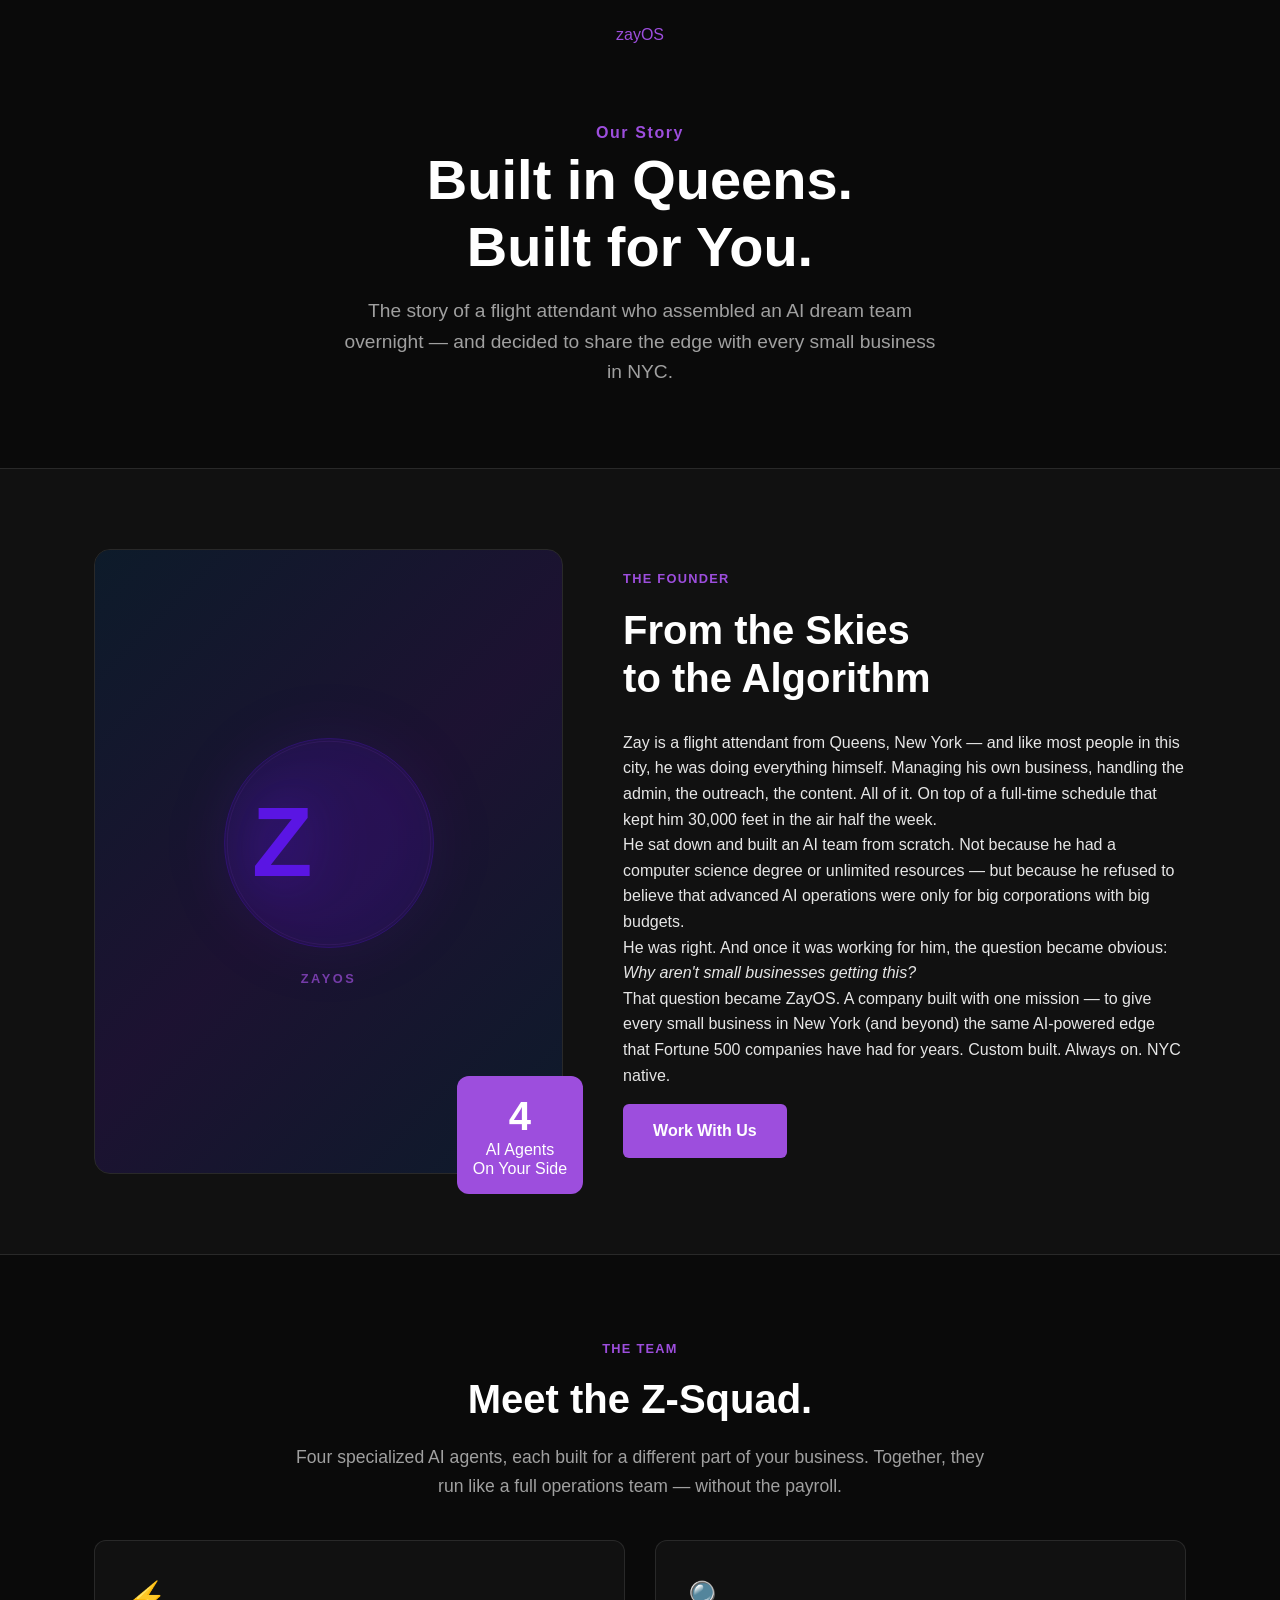
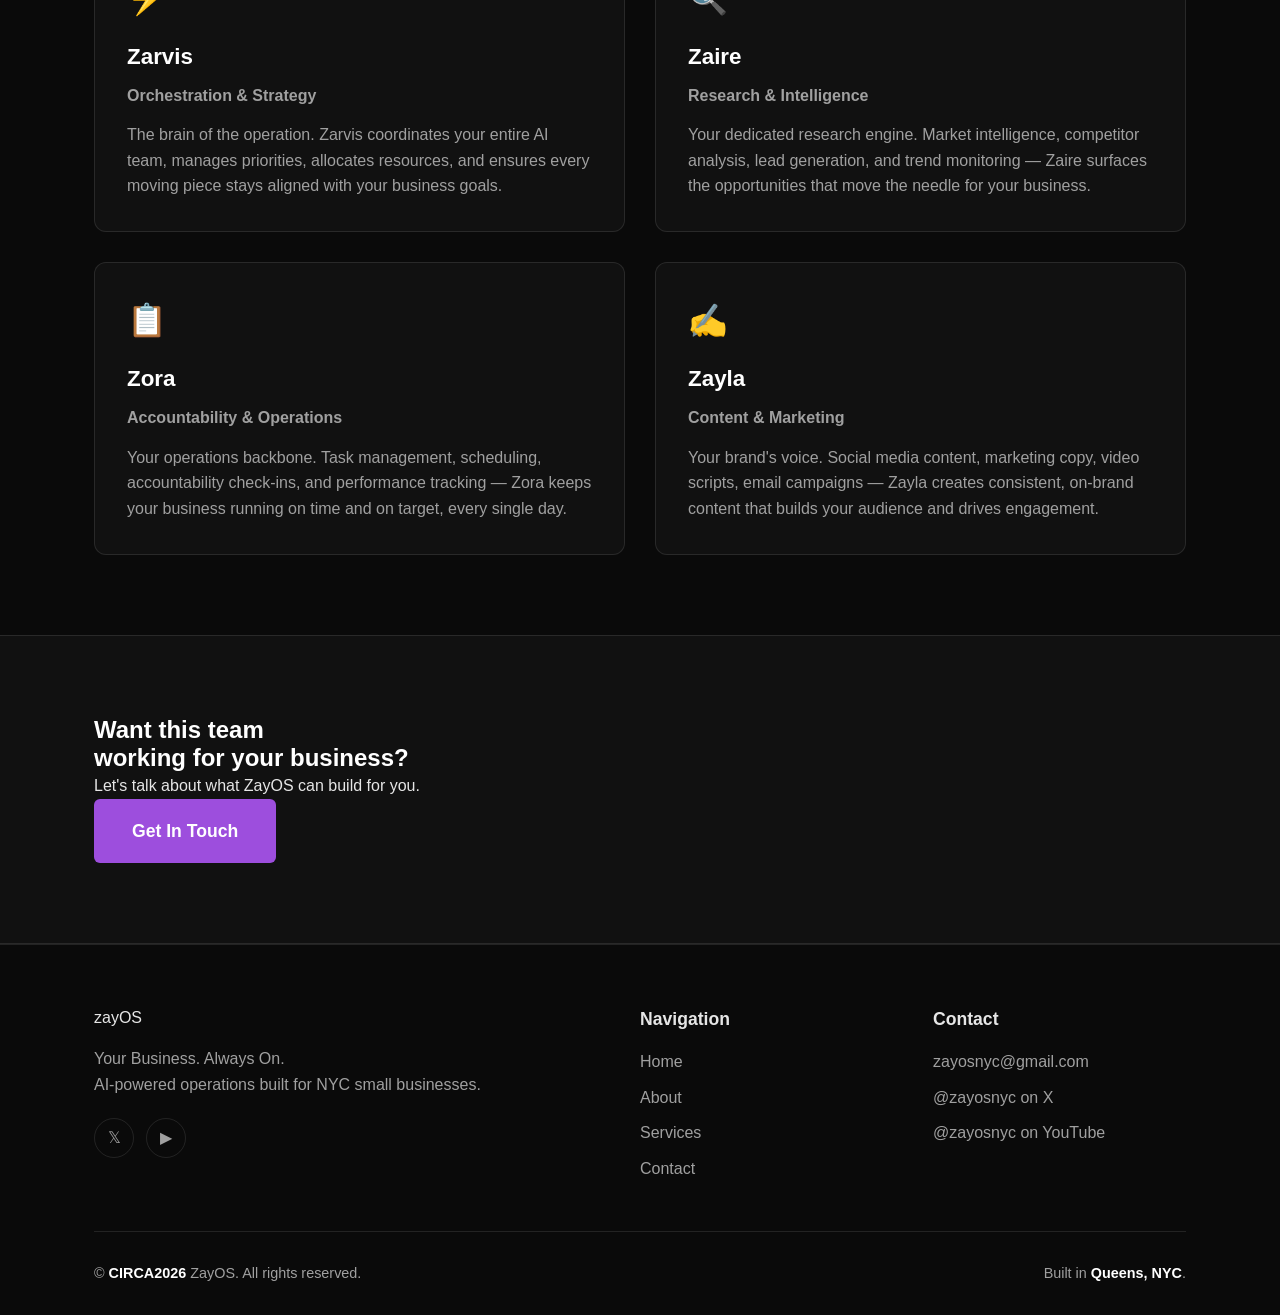
==== commit c14d9d1e: "Major update: Services restructure, nav hover reveal, mobile slide-in, Mac Mini modal, footer fix" ====
--- a/about.html
+++ b/about.html
@@ -28,7 +28,7 @@
   <!-- ============================================================
        NAVIGATION
        ============================================================ -->
-  <nav class="nav" id="navbar">
+  <nav class="nav nav--hover-reveal" id="navbar">
     <div class="nav__inner">
 
       <a href="index.html" class="nav__logo nav__logo--centered">zay<span>OS</span></a>
--- a/css/style.css
+++ b/css/style.css
@@ -1184,3 +1184,220 @@
     text-decoration: underline;
   }
 }
+
+/* ============================================================
+   Desktop Hover-Reveal Navigation
+   ============================================================ */
+@media (min-width: 769px) {
+  .nav--hover-reveal .nav__links {
+    opacity: 0;
+    transform: translateY(-10px);
+    pointer-events: none;
+    transition: opacity 0.3s ease, transform 0.3s ease;
+  }
+  
+  .nav--hover-reveal:hover .nav__links,
+  .nav--hover-reveal:focus-within .nav__links {
+    opacity: 1;
+    transform: translateY(0);
+    pointer-events: auto;
+  }
+  
+  .nav--hover-reveal .nav__logo {
+    position: absolute;
+    left: 50%;
+    transform: translateX(-50%);
+  }
+}
+
+/* ============================================================
+   Mobile Slide-In Menu Animation
+   ============================================================ */
+@media (max-width: 768px) {
+  .nav__links {
+    position: fixed;
+    top: var(--nav-height);
+    right: -100%;
+    width: 280px;
+    height: calc(100vh - var(--nav-height));
+    background-color: rgba(10, 10, 10, 0.98);
+    backdrop-filter: blur(20px);
+    flex-direction: column;
+    padding: 40px 30px;
+    gap: 24px;
+    transition: right 0.4s cubic-bezier(0.25, 0.46, 0.45, 0.94);
+    border-left: 1px solid var(--border-light);
+  }
+  
+  .nav__links.active {
+    right: 0;
+  }
+  
+  .nav__toggle {
+    display: flex;
+    flex-direction: column;
+    justify-content: center;
+    gap: 5px;
+    width: 28px;
+    height: 28px;
+    cursor: pointer;
+    z-index: 1001;
+  }
+  
+  .nav__toggle span {
+    display: block;
+    width: 100%;
+    height: 2px;
+    background-color: var(--text-primary);
+    transition: all 0.3s ease;
+    transform-origin: center;
+  }
+  
+  .nav__toggle.active span:nth-child(1) {
+    transform: rotate(45deg) translate(5px, 5px);
+  }
+  
+  .nav__toggle.active span:nth-child(2) {
+    opacity: 0;
+  }
+  
+  .nav__toggle.active span:nth-child(3) {
+    transform: rotate(-45deg) translate(5px, -5px);
+  }
+}
+
+/* ============================================================
+   Mac Mini Add-on Feature Highlight
+   ============================================================ */
+.feature-addon {
+  color: #67e8f9 !important;
+  font-weight: 600;
+  font-size: 0.85rem !important;
+  margin-top: 8px;
+  padding-top: 8px;
+  border-top: 1px dashed rgba(103, 232, 249, 0.3);
+}
+
+/* ============================================================
+   Modal Styles
+   ============================================================ */
+.modal {
+  position: fixed;
+  top: 0;
+  left: 0;
+  width: 100%;
+  height: 100%;
+  z-index: 2000;
+  display: none;
+  align-items: center;
+  justify-content: center;
+  padding: 20px;
+}
+
+.modal.active {
+  display: flex;
+}
+
+.modal__backdrop {
+  position: absolute;
+  top: 0;
+  left: 0;
+  width: 100%;
+  height: 100%;
+  background: rgba(0, 0, 0, 0.8);
+  backdrop-filter: blur(4px);
+}
+
+.modal__content {
+  position: relative;
+  background: var(--bg-dark-alt);
+  border: 1px solid var(--border-light);
+  border-radius: var(--radius-lg);
+  padding: 40px;
+  max-width: 500px;
+  width: 100%;
+  animation: modalSlideIn 0.3s ease;
+}
+
+@keyframes modalSlideIn {
+  from {
+    opacity: 0;
+    transform: translateY(20px) scale(0.95);
+  }
+  to {
+    opacity: 1;
+    transform: translateY(0) scale(1);
+  }
+}
+
+.modal__close {
+  position: absolute;
+  top: 16px;
+  right: 16px;
+  background: none;
+  border: none;
+  color: var(--text-secondary);
+  font-size: 1.5rem;
+  cursor: pointer;
+  transition: color 0.2s;
+}
+
+.modal__close:hover {
+  color: #fff;
+}
+
+.modal__title {
+  font-size: 1.5rem;
+  margin-bottom: 16px;
+}
+
+.modal__text {
+  color: var(--text-secondary);
+  margin-bottom: 20px;
+  line-height: 1.6;
+}
+
+.modal__features {
+  margin-bottom: 24px;
+  padding-left: 0;
+}
+
+.modal__features li {
+  color: var(--text-secondary);
+  padding: 8px 0;
+  padding-left: 24px;
+  position: relative;
+}
+
+.modal__features li::before {
+  content: '✓';
+  position: absolute;
+  left: 0;
+  color: #4ade80;
+}
+
+.modal__actions {
+  display: flex;
+  gap: 12px;
+  flex-wrap: wrap;
+}
+
+.modal__btn {
+  flex: 1;
+  min-width: 180px;
+  text-align: center;
+}
+
+@media (max-width: 768px) {
+  .modal__content {
+    padding: 28px 24px;
+  }
+  
+  .modal__actions {
+    flex-direction: column;
+  }
+  
+  .modal__btn {
+    width: 100%;
+  }
+}
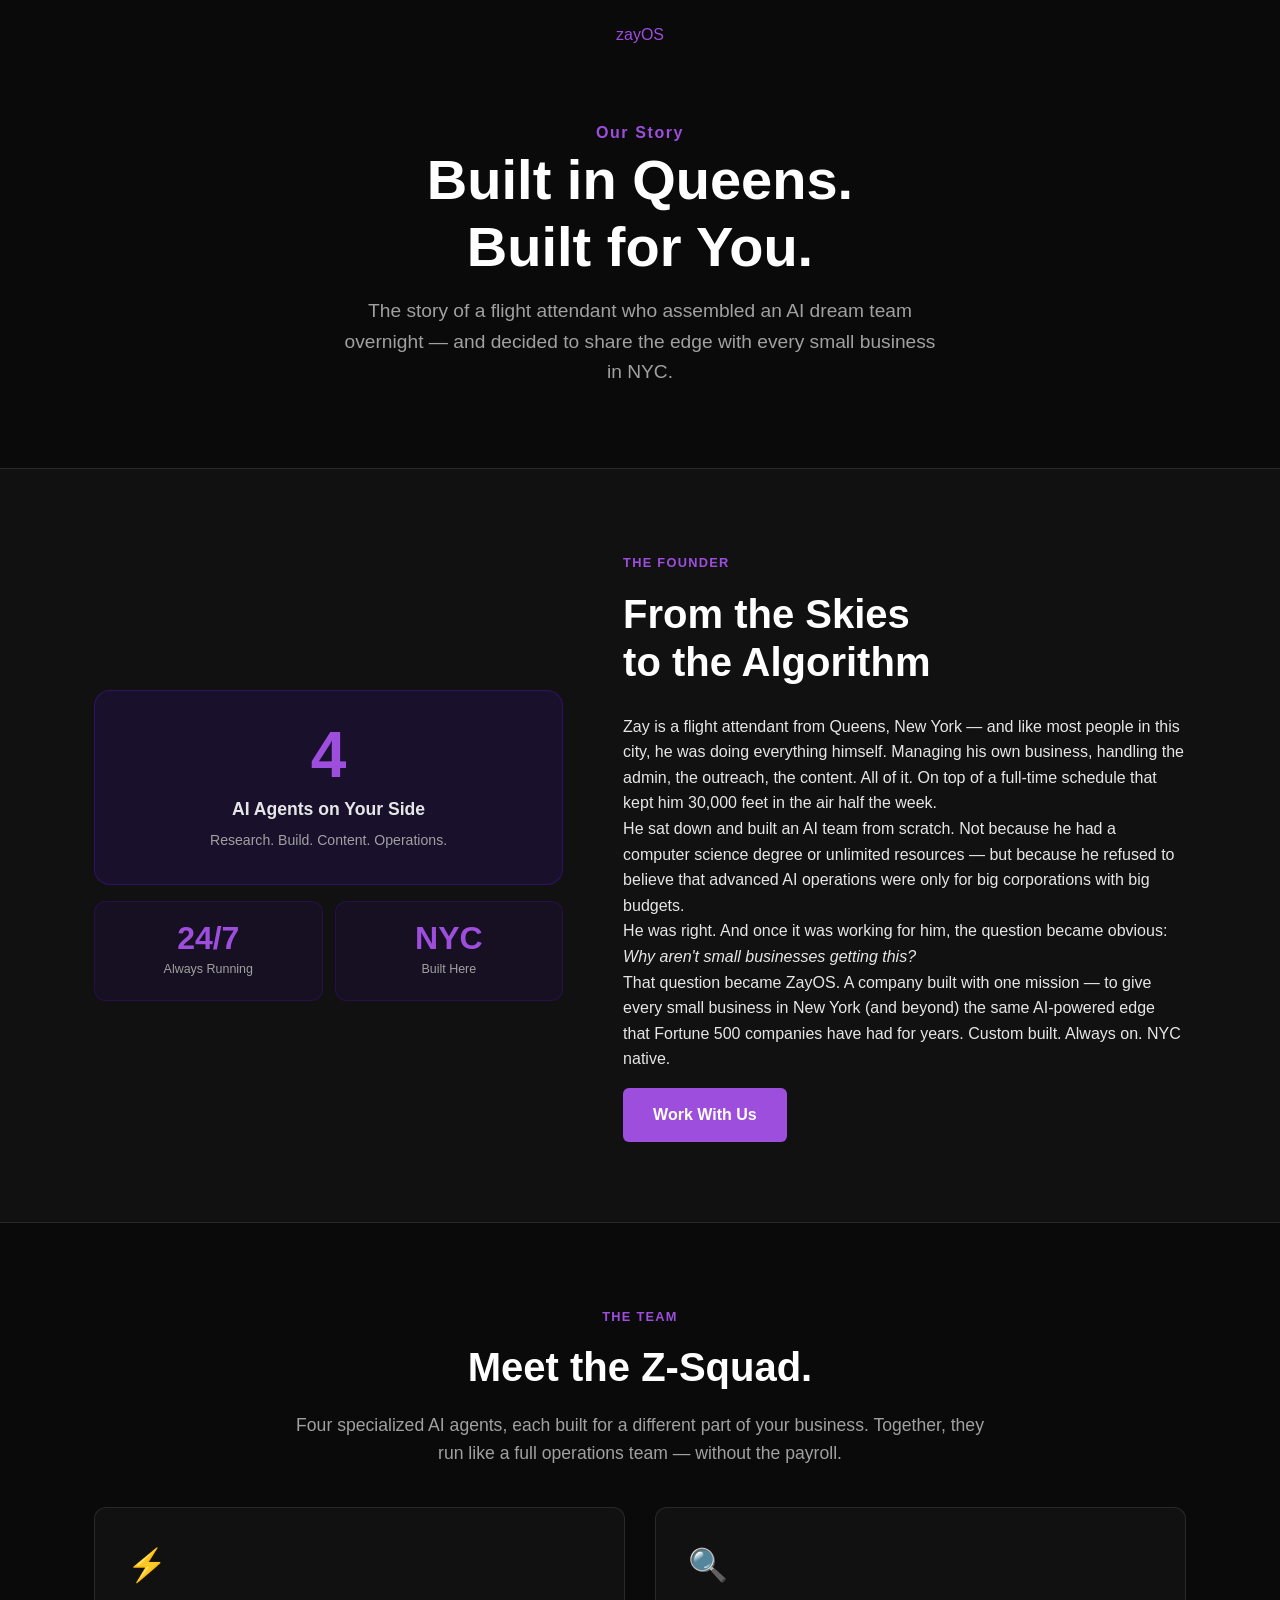
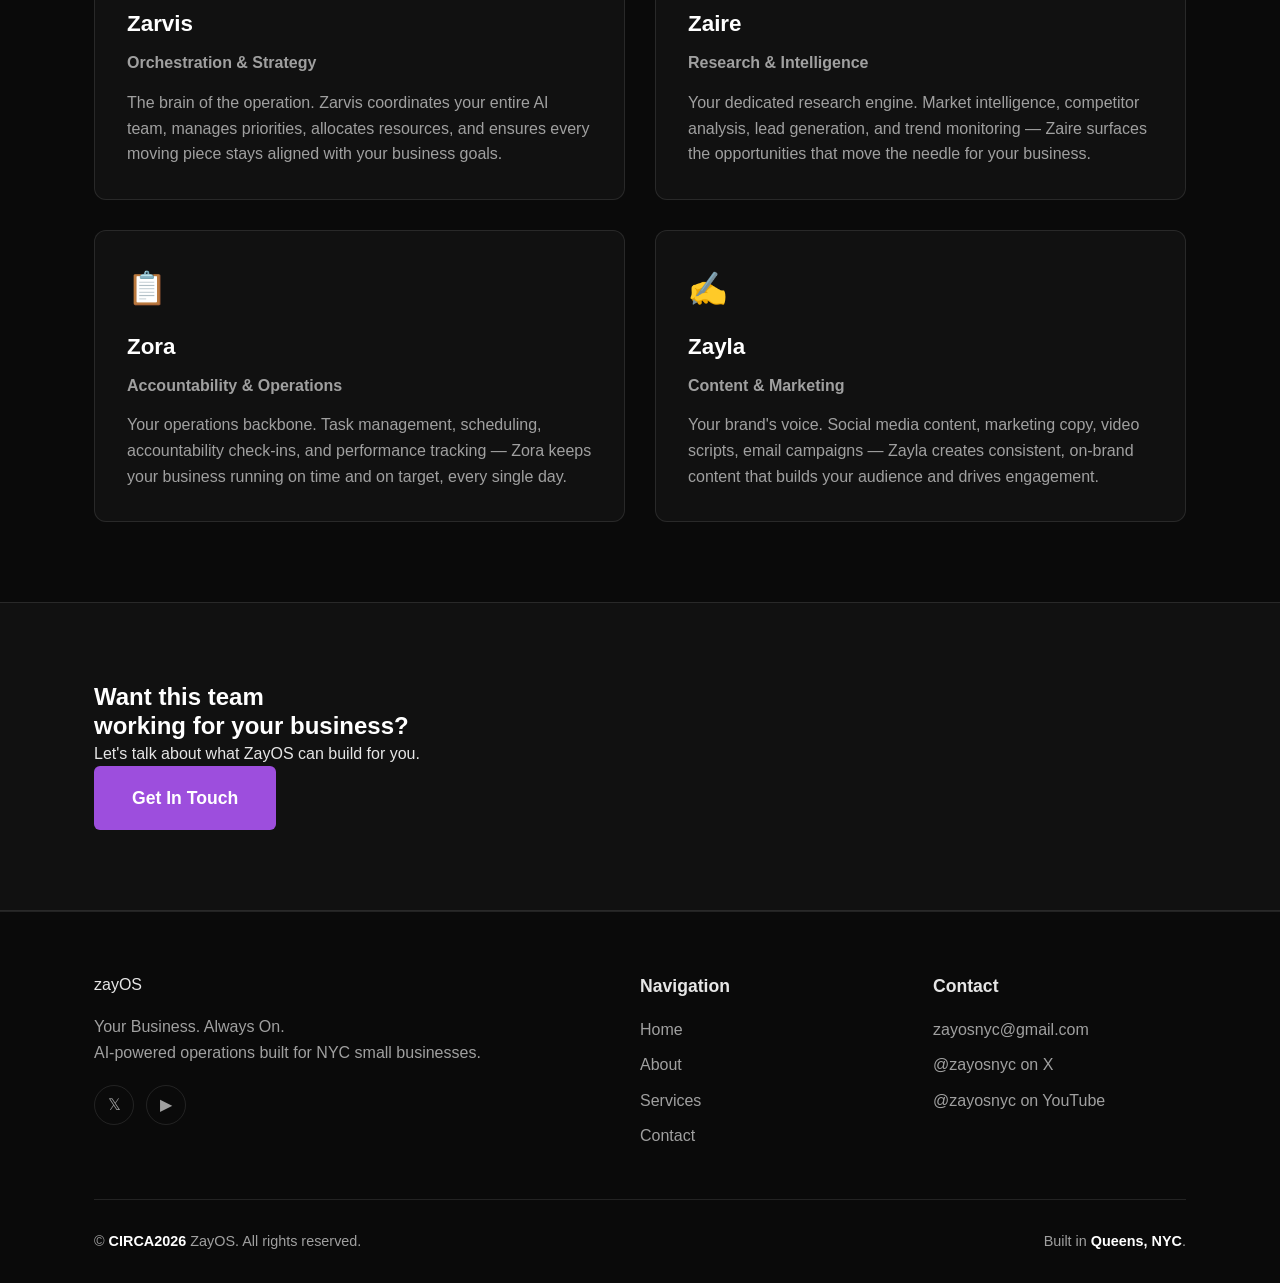
==== commit 7dc22434: "Replace hero Z logo visual with clean stat cards (4 agents, 24/7, NYC)" ====
--- a/about.html
+++ b/about.html
@@ -74,23 +74,27 @@
 
         <!-- Visual Side -->
         <div class="story__visual fade-in">
-          <div class="story__image-wrapper">
-            <div class="story__image-placeholder">
-              <!-- ZAY logo mark — inline SVG so it always renders -->
-              <svg viewBox="0 0 400 400" xmlns="http://www.w3.org/2000/svg" class="story__logo-svg">
-                <!-- Background circle -->
-                <circle cx="200" cy="200" r="190" fill="rgba(94,23,235,0.12)" stroke="rgba(94,23,235,0.3)" stroke-width="1.5"/>
-                <!-- Z -->
-                <text x="60" y="260" font-family="'Space Grotesk', sans-serif" font-size="180" font-weight="700" fill="#5e17eb" opacity="0.95">Z</text>
-                <!-- Subtle ring -->
-                <circle cx="200" cy="200" r="185" fill="none" stroke="rgba(157,78,221,0.2)" stroke-width="1"/>
-              </svg>
-              <div class="story__logo-text">ZayOS</div>
+          <div style="display: flex; flex-direction: column; gap: 16px; width: 100%;">
+
+            <!-- Stat: 4 Agents -->
+            <div style="background: rgba(94,23,235,0.12); border: 1px solid rgba(94,23,235,0.3); border-radius: 16px; padding: 32px 24px; text-align: center;">
+              <div style="font-size: 4rem; font-weight: 800; color: #9d4edd; line-height: 1;">4</div>
+              <div style="font-size: 1.1rem; font-weight: 600; color: var(--text-primary); margin-top: 8px;">AI Agents on Your Side</div>
+              <div style="font-size: 0.88rem; color: var(--text-secondary); margin-top: 6px;">Research. Build. Content. Operations.</div>
             </div>
-          </div>
-          <div class="story__stat-badge">
-            <strong>4</strong>
-            <span>AI Agents<br />On Your Side</span>
+
+            <!-- Stat: 24/7 -->
+            <div style="display: grid; grid-template-columns: 1fr 1fr; gap: 12px;">
+              <div style="background: rgba(94,23,235,0.08); border: 1px solid rgba(94,23,235,0.2); border-radius: 12px; padding: 20px 16px; text-align: center;">
+                <div style="font-size: 2rem; font-weight: 800; color: #9d4edd; line-height: 1;">24/7</div>
+                <div style="font-size: 0.78rem; color: var(--text-secondary); margin-top: 6px;">Always Running</div>
+              </div>
+              <div style="background: rgba(94,23,235,0.08); border: 1px solid rgba(94,23,235,0.2); border-radius: 12px; padding: 20px 16px; text-align: center;">
+                <div style="font-size: 2rem; font-weight: 800; color: #9d4edd; line-height: 1;">NYC</div>
+                <div style="font-size: 0.78rem; color: var(--text-secondary); margin-top: 6px;">Built Here</div>
+              </div>
+            </div>
+
           </div>
         </div>
 
--- a/css/style.css
+++ b/css/style.css
@@ -232,7 +232,81 @@
 }
 
 .nav__toggle {
-  display: none; /* Mobile only */
+  display: none;
+}
+
+@media (max-width: 768px) {
+  .nav__inner {
+    display: flex !important;
+    justify-content: space-between !important;
+    align-items: center !important;
+    position: relative !important;
+  }
+  
+  .nav__toggle {
+    display: flex;
+    flex-direction: column;
+    justify-content: center;
+    gap: 5px;
+    width: 28px;
+    height: 28px;
+    cursor: pointer;
+    z-index: 1001;
+    order: -1;
+  }
+  
+  .nav__toggle span {
+    display: block;
+    width: 100%;
+    height: 2px;
+    background-color: var(--text-primary);
+    transition: all 0.3s ease;
+    transform-origin: center;
+  }
+  
+  .nav__toggle.active span:nth-child(1) {
+    transform: rotate(45deg) translate(5px, 5px);
+  }
+  
+  .nav__toggle.active span:nth-child(2) {
+    opacity: 0;
+  }
+  
+  .nav__toggle.active span:nth-child(3) {
+    transform: rotate(-45deg) translate(5px, -5px);
+  }
+  
+  .nav__logo {
+    position: absolute !important;
+    left: 50% !important;
+    transform: translateX(-50%) !important;
+    order: 0;
+  }
+  
+  .nav__links {
+    display: flex !important;
+    position: fixed !important;
+    top: var(--nav-height) !important;
+    left: -100% !important;
+    width: 280px !important;
+    height: calc(100vh - var(--nav-height)) !important;
+    background-color: rgba(10, 10, 10, 0.98) !important;
+    backdrop-filter: blur(20px) !important;
+    flex-direction: column !important;
+    padding: 40px 30px !important;
+    gap: 24px !important;
+    transition: left 0.4s cubic-bezier(0.25, 0.46, 0.45, 0.94) !important;
+    border-right: 1px solid var(--border-light) !important;
+    z-index: 999 !important;
+    opacity: 1 !important;
+    pointer-events: auto !important;
+    transform: none !important;
+    order: 1;
+  }
+  
+  .nav__links.active {
+    left: 0 !important;
+  }
 }
 
 /* ------------------------------------------------------------
@@ -935,52 +1009,7 @@
    Mobile Responsive Styles (max-width: 768px)
    ============================================================ */
 
-/* --- Mobile Navigation --- */
-@media (max-width: 768px) {
-  .nav__inner {
-    padding: 0 16px;
-    position: relative;
-  }
-  .nav__toggle {
-    display: flex;
-    flex-direction: column;
-    gap: 5px;
-    cursor: pointer;
-    order: -1;
-    z-index: 10;
-  }
-  .nav__toggle span {
-    width: 22px;
-    height: 2px;
-    background: var(--text-primary);
-    transition: all 0.3s ease;
-  }
-  .nav__logo {
-    position: absolute;
-    left: 50%;
-    transform: translateX(-50%);
-  }
-  .nav__links {
-    display: none;
-    position: absolute;
-    top: var(--nav-height);
-    left: 0;
-    right: 0;
-    flex-direction: column;
-    background: var(--bg-dark);
-    border-bottom: 1px solid var(--border-light);
-    padding: 16px 0;
-    gap: 0;
-  }
-  .nav__links li {
-    width: 100%;
-  }
-  .nav__link {
-    display: block;
-    padding: 12px 24px;
-    width: 100%;
-  }
-}
+/* --- Mobile Navigation (handled in nav section above) --- */
 
 /* --- Story Section (About page) --- */
 @media (max-width: 768px) {
@@ -1210,61 +1239,7 @@
   }
 }
 
-/* ============================================================
-   Mobile Slide-In Menu Animation
-   ============================================================ */
-@media (max-width: 768px) {
-  .nav__links {
-    position: fixed;
-    top: var(--nav-height);
-    right: -100%;
-    width: 280px;
-    height: calc(100vh - var(--nav-height));
-    background-color: rgba(10, 10, 10, 0.98);
-    backdrop-filter: blur(20px);
-    flex-direction: column;
-    padding: 40px 30px;
-    gap: 24px;
-    transition: right 0.4s cubic-bezier(0.25, 0.46, 0.45, 0.94);
-    border-left: 1px solid var(--border-light);
-  }
-  
-  .nav__links.active {
-    right: 0;
-  }
-  
-  .nav__toggle {
-    display: flex;
-    flex-direction: column;
-    justify-content: center;
-    gap: 5px;
-    width: 28px;
-    height: 28px;
-    cursor: pointer;
-    z-index: 1001;
-  }
-  
-  .nav__toggle span {
-    display: block;
-    width: 100%;
-    height: 2px;
-    background-color: var(--text-primary);
-    transition: all 0.3s ease;
-    transform-origin: center;
-  }
-  
-  .nav__toggle.active span:nth-child(1) {
-    transform: rotate(45deg) translate(5px, 5px);
-  }
-  
-  .nav__toggle.active span:nth-child(2) {
-    opacity: 0;
-  }
-  
-  .nav__toggle.active span:nth-child(3) {
-    transform: rotate(-45deg) translate(5px, -5px);
-  }
-}
+/* Mobile Slide-In handled in nav section above */
 
 /* ============================================================
    Mac Mini Add-on Feature Highlight
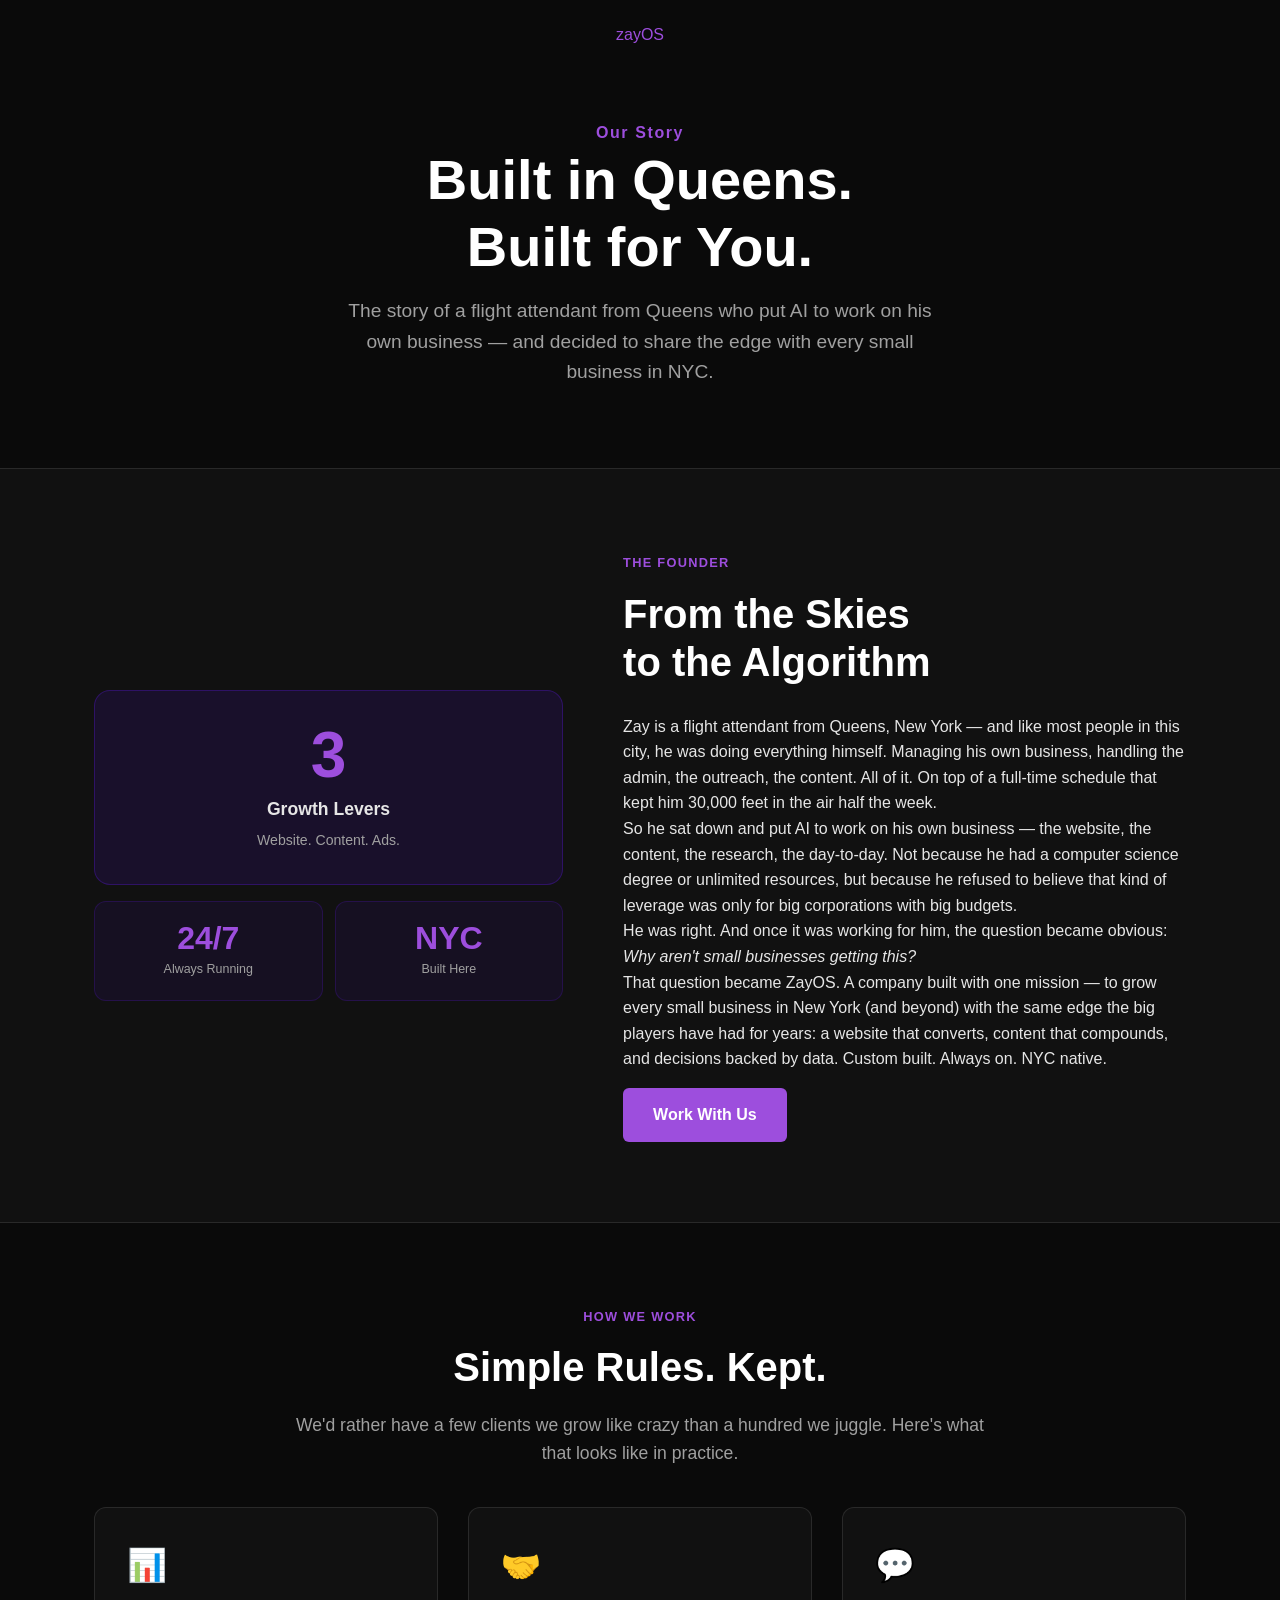
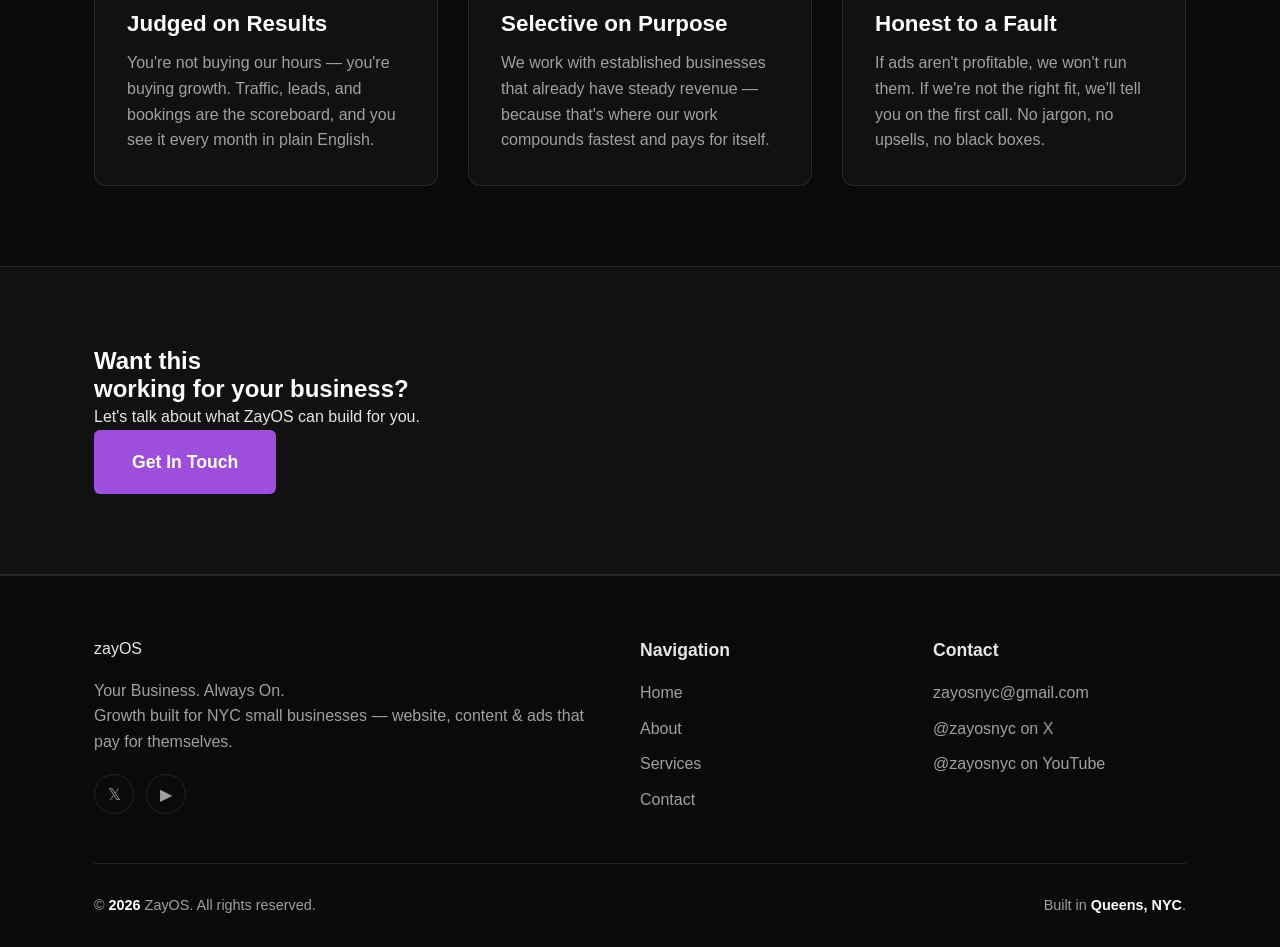
==== commit 29c0f5d1: "Pivot to Growth Partner offer, remove Stripe, fix bugs, clean up - Services: single live tier (Growt" ====
--- a/about.html
+++ b/about.html
@@ -3,7 +3,7 @@
 <head>
   <meta charset="UTF-8" />
   <meta name="viewport" content="width=device-width, initial-scale=1.0" />
-  <meta name="description" content="About ZayOS — Built in Queens, built for you. Meet the team of AI agents powering the future of small business operations." />
+  <meta name="description" content="About ZayOS — Built in Queens, built for you. The story behind the growth partner for NYC small businesses." />
 
   <!-- Favicon: Inline SVG for the purple "Z" -->
   <link rel="icon" href="data:image/svg+xml,<svg xmlns=%22http://www.w3.org/2000/svg%22 viewBox=%220 0 100 100%22><text y=%22.9em%22 font-size=%2290%22 style=%22fill: #6a0dad;%22>Z</text></svg>">
@@ -11,14 +11,14 @@
   <!-- Open Graph / Social Meta -->
   <meta property="og:type" content="website" />
   <meta property="og:title" content="About — ZayOS" />
-  <meta property="og:description" content="Built in Queens, built for you. Meet the team of AI agents powering the future of small business operations." />
-  <meta property="og:image" content="https://zayos.ai/images/logo.jpg" />
-  <meta property="og:url" content="https://zayos.ai/about.html" />
+  <meta property="og:description" content="Built in Queens, built for you. The story behind the growth partner for NYC small businesses." />
+  <meta property="og:image" content="https://zayos.info/images/logo.jpg" />
+  <meta property="og:url" content="https://zayos.info/about.html" />
   <meta property="og:site_name" content="ZayOS" />
   <meta name="twitter:card" content="summary_large_image" />
   <meta name="twitter:title" content="About — ZayOS" />
-  <meta name="twitter:description" content="Built in Queens, built for you. Meet the team of AI agents powering the future of small business operations." />
-  <meta name="twitter:image" content="https://zayos.ai/images/logo.jpg" />
+  <meta name="twitter:description" content="Built in Queens, built for you. The story behind the growth partner for NYC small businesses." />
+  <meta name="twitter:image" content="https://zayos.info/images/logo.jpg" />
 
   <title>About — ZayOS</title>
   <link rel="stylesheet" href="css/style.css" />
@@ -58,8 +58,8 @@
       <span class="hero__eyebrow">Our Story</span>
       <h1 class="page-hero__title">Built in Queens.<br />Built for You.</h1>
       <p class="page-hero__subtitle">
-        The story of a flight attendant who assembled an AI dream team overnight —
-        and decided to share the edge with every small business in NYC.
+        The story of a flight attendant from Queens who put AI to work on his own
+        business — and decided to share the edge with every small business in NYC.
       </p>
     </div>
   </section>
@@ -76,11 +76,11 @@
         <div class="story__visual fade-in">
           <div style="display: flex; flex-direction: column; gap: 16px; width: 100%;">
 
-            <!-- Stat: 4 Agents -->
+            <!-- Stat: 3 Growth Levers -->
             <div style="background: rgba(94,23,235,0.12); border: 1px solid rgba(94,23,235,0.3); border-radius: 16px; padding: 32px 24px; text-align: center;">
-              <div style="font-size: 4rem; font-weight: 800; color: #9d4edd; line-height: 1;">4</div>
-              <div style="font-size: 1.1rem; font-weight: 600; color: var(--text-primary); margin-top: 8px;">AI Agents on Your Side</div>
-              <div style="font-size: 0.88rem; color: var(--text-secondary); margin-top: 6px;">Research. Build. Content. Operations.</div>
+              <div style="font-size: 4rem; font-weight: 800; color: #9d4edd; line-height: 1;">3</div>
+              <div style="font-size: 1.1rem; font-weight: 600; color: var(--text-primary); margin-top: 8px;">Growth Levers</div>
+              <div style="font-size: 0.88rem; color: var(--text-secondary); margin-top: 6px;">Website. Content. Ads.</div>
             </div>
 
             <!-- Stat: 24/7 -->
@@ -113,9 +113,10 @@
           </p>
 
           <p>
-            He sat down and built an AI team from scratch. Not because he had
-            a computer science degree or unlimited resources — but because he refused to believe
-            that advanced AI operations were only for big corporations with big budgets.
+            So he sat down and put AI to work on his own business — the website, the content,
+            the research, the day-to-day. Not because he had a computer science degree or
+            unlimited resources, but because he refused to believe that kind of leverage
+            was only for big corporations with big budgets.
           </p>
 
           <p>
@@ -124,9 +125,10 @@
           </p>
 
           <p>
-            That question became ZayOS. A company built with one mission — to give every small
-            business in New York (and beyond) the same AI-powered edge that Fortune 500
-            companies have had for years. Custom built. Always on. NYC native.
+            That question became ZayOS. A company built with one mission — to grow every small
+            business in New York (and beyond) with the same edge the big players have had for
+            years: a website that converts, content that compounds, and decisions backed by
+            data. Custom built. Always on. NYC native.
           </p>
 
           <a href="contact.html" class="btn btn--primary">
@@ -140,105 +142,51 @@
 
 
   <!-- ============================================================
-       THE TEAM — 4 Agent Cards
+       HOW WE WORK — 3 Principles
        ============================================================ -->
   <section class="section">
     <div class="container">
       <div class="text-center">
-        <span class="section-label">The Team</span>
-        <h2 class="section-title">Meet the Z-Squad.</h2>
+        <span class="section-label">How We Work</span>
+        <h2 class="section-title">Simple Rules. Kept.</h2>
         <p class="section-subtitle">
-          Four specialized AI agents, each built for a different part of your business.
-          Together, they run like a full operations team — without the payroll.
+          We'd rather have a few clients we grow like crazy than a hundred we juggle.
+          Here's what that looks like in practice.
         </p>
       </div>
 
-      <div class="cards-grid cards-grid--2col fade-in-group">
-
-        <!-- Zarvis -->
-        <div class="card card--team fade-in"
-          data-agent-name="Zarvis"
-          data-agent-role="Orchestration &amp; Strategy"
-          data-agent-emoji="⚡"
-          data-agent-desc="The mastermind. Zarvis coordinates the entire agent team, manages priorities, and keeps the big picture on track. Strategy is his language."
-          data-agent-daily="Coordinates team-wide tasks, executes strategic directives, builds custom automation systems, and manages the operational pipeline."
-          data-agent-examples='["Orchestrates multi-agent workflows (e.g., Research → Content)","Builds custom automations for client tools","Manages scheduled jobs and system health"]'>
-          <span class="card__icon">⚡</span>
-          <h3 class="card__title">Zarvis</h3>
-          <p class="card--team card__role">Orchestration &amp; Strategy</p>
+      <div class="cards-grid fade-in-group">
+
+        <!-- Principle 1 -->
+        <div class="card fade-in">
+          <span class="card__icon">📊</span>
+          <h3 class="card__title">Judged on Results</h3>
           <p class="card__text">
-            The brain of the operation. Zarvis coordinates your entire AI team, manages priorities, allocates resources, and ensures every moving piece stays aligned with your business goals.
-          </p>
-        </div>
-
-        <!-- Zaire -->
-        <div class="card card--team fade-in"
-          data-agent-name="Zaire"
-          data-agent-role="Research &amp; Intelligence"
-          data-agent-emoji="🔍"
-          data-agent-desc="Zaire digs deep. Market research, competitor tracking, trend analysis, lead generation, and business development — if it's an opportunity worth knowing about, Zaire finds it first."
-          data-agent-daily="Compiles daily intelligence briefings, scans market data for opportunities, monitors industry news, and identifies potential leads."
-          data-agent-examples='["Delivers daily industry news briefings","Scans public data for market opportunities","Identifies potential clients from social media"]'>
-          <span class="card__icon">🔍</span>
-          <h3 class="card__title">Zaire</h3>
-          <p class="card--team card__role">Research &amp; Intelligence</p>
+            You're not buying our hours — you're buying growth. Traffic, leads, and bookings
+            are the scoreboard, and you see it every month in plain English.
+          </p>
+        </div>
+
+        <!-- Principle 2 -->
+        <div class="card fade-in">
+          <span class="card__icon">🤝</span>
+          <h3 class="card__title">Selective on Purpose</h3>
           <p class="card__text">
-            Your dedicated research engine. Market intelligence, competitor analysis, lead generation, and trend monitoring — Zaire surfaces the opportunities that move the needle for your business.
-          </p>
-        </div>
-
-        <!-- Zora -->
-        <div class="card card--team fade-in"
-          data-agent-name="Zora"
-          data-agent-role="Accountability &amp; Operations"
-          data-agent-emoji="📋"
-          data-agent-desc="Zora keeps you accountable. Daily check-ins, task tracking, goal monitoring, health reminders — she makes sure nothing slips. Five times a day, she's checking in. No excuses."
-          data-agent-daily="Manages internal task lists, provides regular accountability check-ins, tracks project progress, and ensures operational consistency."
-          data-agent-examples='["Provides scheduled progress check-ins","Tracks project milestones and flags overdue tasks","Monitors key performance indicators (KPIs)"]'>
-          <span class="card__icon">📋</span>
-          <h3 class="card__title">Zora</h3>
-          <p class="card--team card__role">Accountability &amp; Operations</p>
+            We work with established businesses that already have steady revenue —
+            because that's where our work compounds fastest and pays for itself.
+          </p>
+        </div>
+
+        <!-- Principle 3 -->
+        <div class="card fade-in">
+          <span class="card__icon">💬</span>
+          <h3 class="card__title">Honest to a Fault</h3>
           <p class="card__text">
-            Your operations backbone. Task management, scheduling, accountability check-ins, and performance tracking — Zora keeps your business running on time and on target, every single day.
-          </p>
-        </div>
-
-        <!-- Zayla -->
-        <div class="card card--team fade-in"
-          data-agent-name="Zayla"
-          data-agent-role="Content &amp; Marketing"
-          data-agent-emoji="✍️"
-          data-agent-desc="Zayla tells your story. Daily content drafts, social media copy, YouTube scripts, brand voice — she turns intelligence into content that builds your audience."
-          data-agent-daily="Drafts social media content, marketing copy, and video scripts based on team research and brand strategy."
-          data-agent-examples='["Generates ready-to-post social media content","Writes short-form video scripts (e.g., YouTube Shorts)","Ensures consistent brand voice across platforms"]'>
-          <span class="card__icon">✍️</span>
-          <h3 class="card__title">Zayla</h3>
-          <p class="card--team card__role">Content &amp; Marketing</p>
-          <p class="card__text">
-            Your brand's voice. Social media content, marketing copy, video scripts, email campaigns — Zayla creates consistent, on-brand content that builds your audience and drives engagement.
-          </p>
-        </div>
-
-      </div>
-
-      <!-- Agent Overlay Modal -->
-      <div class="agent-overlay" id="agentOverlay" role="dialog" aria-modal="true" aria-labelledby="overlayAgentName">
-        <div class="agent-overlay__card">
-          <button class="agent-overlay__close" id="overlayClose" aria-label="Close">&times;</button>
-          <div class="agent-overlay__header">
-            <span class="agent-overlay__emoji" id="overlayEmoji"></span>
-            <div>
-              <h3 class="agent-overlay__name" id="overlayAgentName"></h3>
-              <p class="agent-overlay__role" id="overlayRole"></p>
-            </div>
-          </div>
-          <p class="agent-overlay__desc" id="overlayDesc"></p>
-          <div class="agent-overlay__daily">
-            <p class="agent-overlay__daily-label">What they do daily</p>
-            <p class="agent-overlay__daily-text" id="overlayDaily"></p>
-          </div>
-          <ul class="agent-overlay__examples" id="overlayExamples"></ul>
-        </div>
+            If ads aren't profitable, we won't run them. If we're not the right fit,
+            we'll tell you on the first call. No jargon, no upsells, no black boxes.
+          </p>
+        </div>
+
       </div>
     </div>
   </section>
@@ -251,7 +199,7 @@
     <div class="container">
       <div class="cta-banner fade-in">
         <h2 class="cta-banner__title">
-          Want this team<br />working for your business?
+          Want this<br />working for your business?
         </h2>
         <p class="cta-banner__text">
           Let's talk about what ZayOS can build for you.
@@ -277,7 +225,7 @@
           </div>
           <p class="footer__tagline">
             Your Business. Always On.<br />
-            AI-powered operations built for NYC small businesses.
+            Growth built for NYC small businesses — website, content &amp; ads that pay for themselves.
           </p>
           <div class="footer__social">
             <a href="https://x.com/zayosnyc" target="_blank" rel="noopener noreferrer" class="footer__social-btn" title="X / Twitter" aria-label="Follow ZayOS on X">𝕏</a>
@@ -309,7 +257,7 @@
       <div class="footer__divider"></div>
 
       <div class="footer__bottom">
-        <p class="footer__copy">&copy; <span>CIRCA2026</span> ZayOS. All rights reserved.</p>
+        <p class="footer__copy">&copy; <span>2026</span> ZayOS. All rights reserved.</p>
         <p class="footer__copy">Built in <span>Queens, NYC</span>.</p>
       </div>
     </div>
@@ -329,9 +277,3 @@
 
 </body>
 </html>
-
-
-
-
-
-
--- a/css/style.css
+++ b/css/style.css
@@ -388,17 +388,6 @@
     margin: 0 auto;
 }
 
-/* 2-col agent grid — desktop 2x2, mobile 1x1 */
-.cards-grid--2col {
-  grid-template-columns: repeat(2, 1fr);
-}
-
-@media (max-width: 600px) {
-  .cards-grid--2col {
-    grid-template-columns: 1fr;
-  }
-}
-
 .card {
   background-color: var(--bg-dark-alt);
   border: 1px solid var(--border-light);
@@ -445,6 +434,21 @@
 .card--pricing {
     display: flex;
     flex-direction: column;
+}
+
+/* Pill tag on cards ("Available Now", "Coming Soon", etc.) */
+.service-tag {
+  display: inline-block;
+  align-self: flex-start;
+  font-size: 0.75rem;
+  font-weight: 700;
+  text-transform: uppercase;
+  letter-spacing: 0.08em;
+  padding: 4px 12px;
+  border-radius: 20px;
+  background: rgba(157, 78, 221, 0.15);
+  color: var(--purple-accent);
+  border: 1px solid rgba(157, 78, 221, 0.3);
 }
 
 .card--pricing .btn {
@@ -728,176 +732,8 @@
     margin-top: 16px;
 }
 
-.card--team .card__text {
-    margin-top: 14px;
-}
-
 /* ------------------------------------------------------------
-   10. Agent Overlay / Modal
-   ------------------------------------------------------------ */
-
-/* Make team cards feel clickable */
-.card--team {
-  cursor: pointer;
-}
-
-/* Overlay backdrop */
-.agent-overlay {
-  position: fixed;
-  inset: 0;
-  background-color: rgba(0, 0, 0, 0.75);
-  backdrop-filter: blur(4px);
-  display: flex;
-  align-items: center;
-  justify-content: center;
-  z-index: 2000;
-  padding: 24px;
-  opacity: 0;
-  visibility: hidden;
-  transition: opacity 0.25s ease, visibility 0.25s ease;
-}
-
-.agent-overlay.active {
-  opacity: 1;
-  visibility: visible;
-}
-
-/* Overlay card */
-.agent-overlay__card {
-  position: relative;
-  background-color: var(--bg-dark-alt);
-  border: 1px solid var(--border-purple);
-  border-radius: var(--radius-lg);
-  padding: 40px;
-  max-width: 560px;
-  width: 100%;
-  box-shadow: 0 0 40px rgba(157, 78, 221, 0.25);
-  transform: translateY(20px) scale(0.97);
-  transition: transform 0.25s ease;
-  max-height: 90vh;
-  overflow-y: auto;
-}
-
-.agent-overlay.active .agent-overlay__card {
-  transform: translateY(0) scale(1);
-}
-
-/* Close button */
-.agent-overlay__close {
-  position: absolute;
-  top: 16px;
-  right: 20px;
-  background: none;
-  border: none;
-  color: var(--text-secondary);
-  font-size: 1.8rem;
-  line-height: 1;
-  cursor: pointer;
-  transition: color 0.2s ease;
-  padding: 0;
-}
-
-.agent-overlay__close:hover {
-  color: #fff;
-}
-
-/* Header row: emoji + name/role */
-.agent-overlay__header {
-  display: flex;
-  align-items: center;
-  gap: 20px;
-  margin-bottom: 24px;
-}
-
-.agent-overlay__emoji {
-  font-size: 3rem;
-  line-height: 1;
-  flex-shrink: 0;
-}
-
-.agent-overlay__name {
-  font-size: 1.8rem;
-  color: #fff;
-  margin-bottom: 4px;
-}
-
-.agent-overlay__role {
-  color: var(--purple-accent);
-  font-weight: 600;
-  font-size: 0.9rem;
-  text-transform: uppercase;
-  letter-spacing: 0.08em;
-}
-
-/* Description */
-.agent-overlay__desc {
-  color: var(--text-secondary);
-  line-height: 1.7;
-  margin-bottom: 24px;
-}
-
-/* Daily section */
-.agent-overlay__daily {
-  background-color: rgba(157, 78, 221, 0.08);
-  border-left: 3px solid var(--purple-accent);
-  border-radius: 0 var(--radius-sm) var(--radius-sm) 0;
-  padding: 14px 18px;
-  margin-bottom: 20px;
-}
-
-.agent-overlay__daily-label {
-  font-size: 0.75rem;
-  font-weight: 700;
-  text-transform: uppercase;
-  letter-spacing: 0.1em;
-  color: var(--purple-accent);
-  margin-bottom: 6px;
-}
-
-.agent-overlay__daily-text {
-  color: var(--text-secondary);
-  font-size: 0.95rem;
-  line-height: 1.6;
-}
-
-/* Examples list */
-.agent-overlay__examples {
-  list-style: none;
-  display: flex;
-  flex-direction: column;
-  gap: 10px;
-}
-
-.agent-overlay__examples li {
-  position: relative;
-  padding-left: 24px;
-  color: var(--text-primary);
-  font-size: 0.95rem;
-}
-
-.agent-overlay__examples li::before {
-  content: '→';
-  position: absolute;
-  left: 0;
-  color: var(--purple-accent);
-  font-weight: 700;
-}
-
-/* Responsive */
-@media (max-width: 600px) {
-  .agent-overlay__card {
-    padding: 28px 20px;
-  }
-  .agent-overlay__name {
-    font-size: 1.4rem;
-  }
-  .agent-overlay__emoji {
-    font-size: 2.2rem;
-  }
-}
-
-/* ------------------------------------------------------------
-   11. Services Page Styles
+   10. Services Page Styles
    ------------------------------------------------------------ */
 .steps {
     display: grid;
@@ -1240,139 +1076,3 @@
 }
 
 /* Mobile Slide-In handled in nav section above */
-
-/* ============================================================
-   Mac Mini Add-on Feature Highlight
-   ============================================================ */
-.feature-addon {
-  color: #67e8f9 !important;
-  font-weight: 600;
-  font-size: 0.85rem !important;
-  margin-top: 8px;
-  padding-top: 8px;
-  border-top: 1px dashed rgba(103, 232, 249, 0.3);
-}
-
-/* ============================================================
-   Modal Styles
-   ============================================================ */
-.modal {
-  position: fixed;
-  top: 0;
-  left: 0;
-  width: 100%;
-  height: 100%;
-  z-index: 2000;
-  display: none;
-  align-items: center;
-  justify-content: center;
-  padding: 20px;
-}
-
-.modal.active {
-  display: flex;
-}
-
-.modal__backdrop {
-  position: absolute;
-  top: 0;
-  left: 0;
-  width: 100%;
-  height: 100%;
-  background: rgba(0, 0, 0, 0.8);
-  backdrop-filter: blur(4px);
-}
-
-.modal__content {
-  position: relative;
-  background: var(--bg-dark-alt);
-  border: 1px solid var(--border-light);
-  border-radius: var(--radius-lg);
-  padding: 40px;
-  max-width: 500px;
-  width: 100%;
-  animation: modalSlideIn 0.3s ease;
-}
-
-@keyframes modalSlideIn {
-  from {
-    opacity: 0;
-    transform: translateY(20px) scale(0.95);
-  }
-  to {
-    opacity: 1;
-    transform: translateY(0) scale(1);
-  }
-}
-
-.modal__close {
-  position: absolute;
-  top: 16px;
-  right: 16px;
-  background: none;
-  border: none;
-  color: var(--text-secondary);
-  font-size: 1.5rem;
-  cursor: pointer;
-  transition: color 0.2s;
-}
-
-.modal__close:hover {
-  color: #fff;
-}
-
-.modal__title {
-  font-size: 1.5rem;
-  margin-bottom: 16px;
-}
-
-.modal__text {
-  color: var(--text-secondary);
-  margin-bottom: 20px;
-  line-height: 1.6;
-}
-
-.modal__features {
-  margin-bottom: 24px;
-  padding-left: 0;
-}
-
-.modal__features li {
-  color: var(--text-secondary);
-  padding: 8px 0;
-  padding-left: 24px;
-  position: relative;
-}
-
-.modal__features li::before {
-  content: '✓';
-  position: absolute;
-  left: 0;
-  color: #4ade80;
-}
-
-.modal__actions {
-  display: flex;
-  gap: 12px;
-  flex-wrap: wrap;
-}
-
-.modal__btn {
-  flex: 1;
-  min-width: 180px;
-  text-align: center;
-}
-
-@media (max-width: 768px) {
-  .modal__content {
-    padding: 28px 24px;
-  }
-  
-  .modal__actions {
-    flex-direction: column;
-  }
-  
-  .modal__btn {
-    width: 100%;
-  }
-}
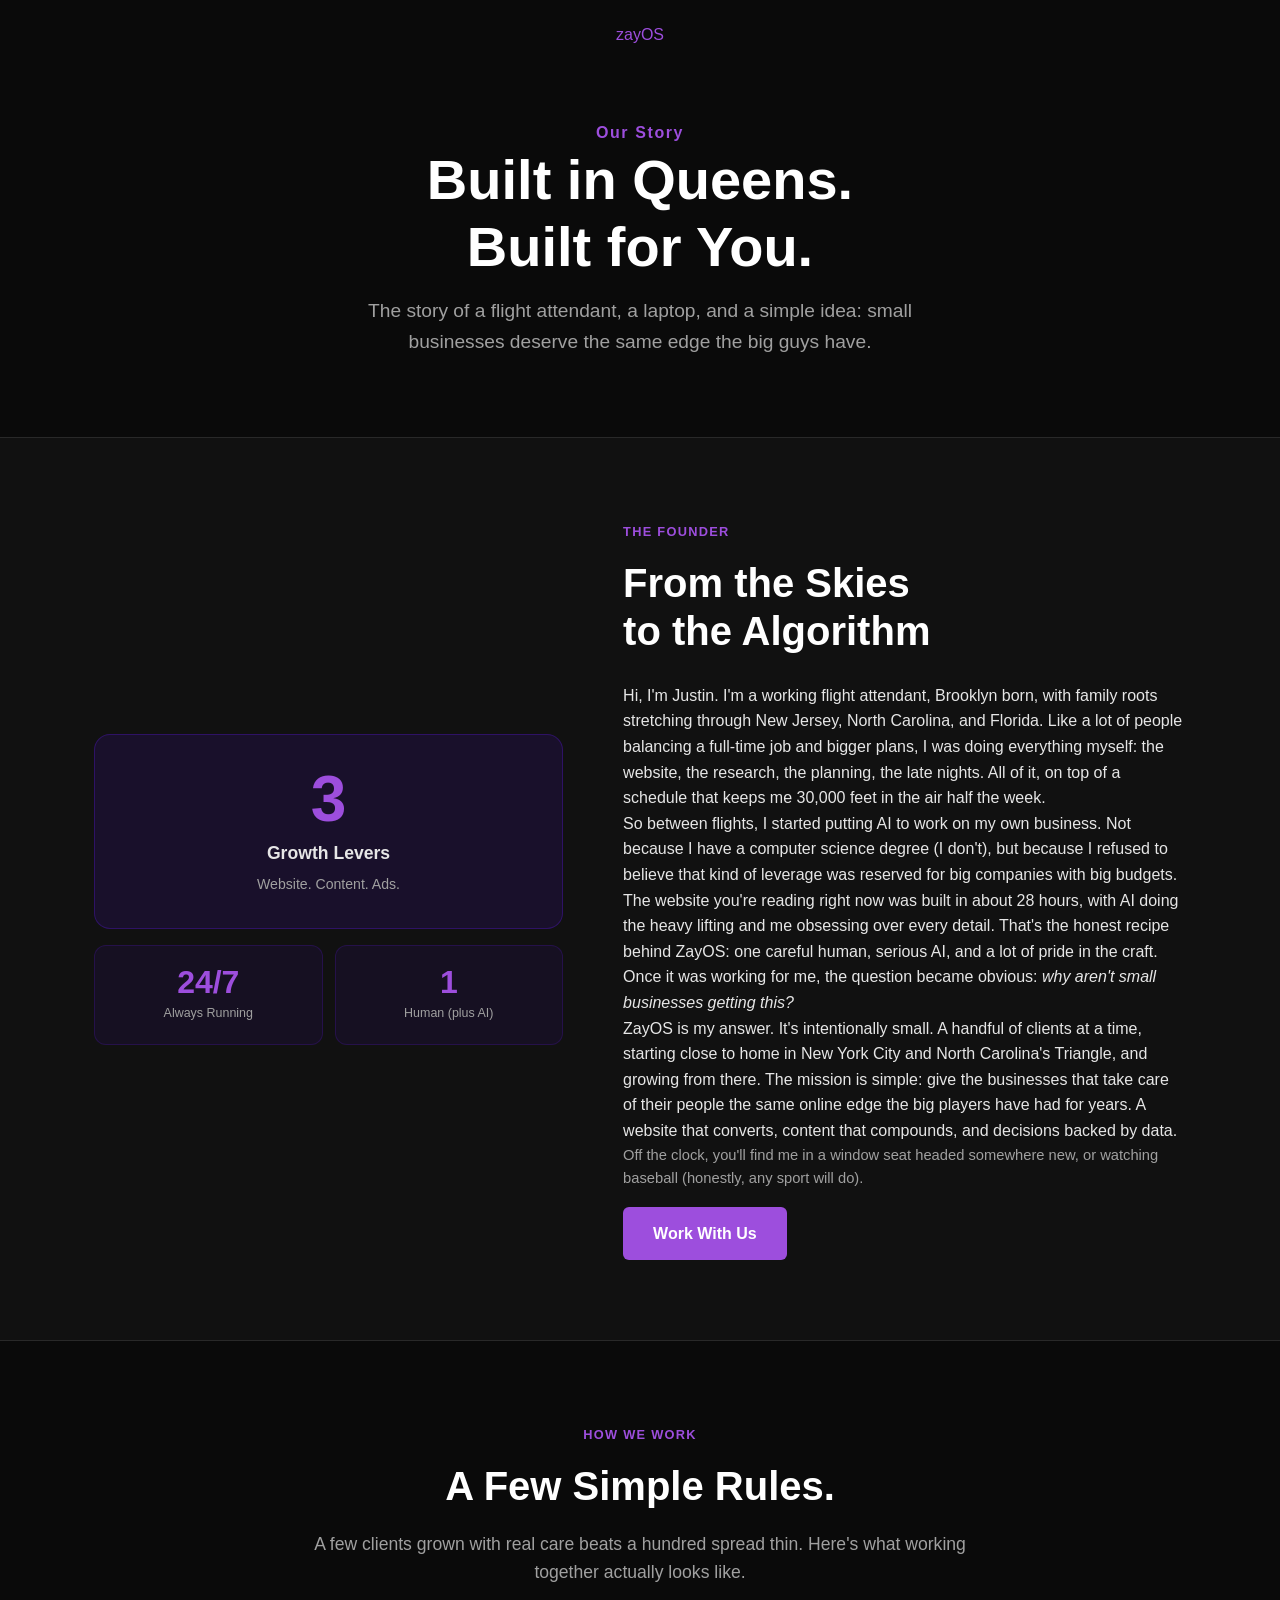
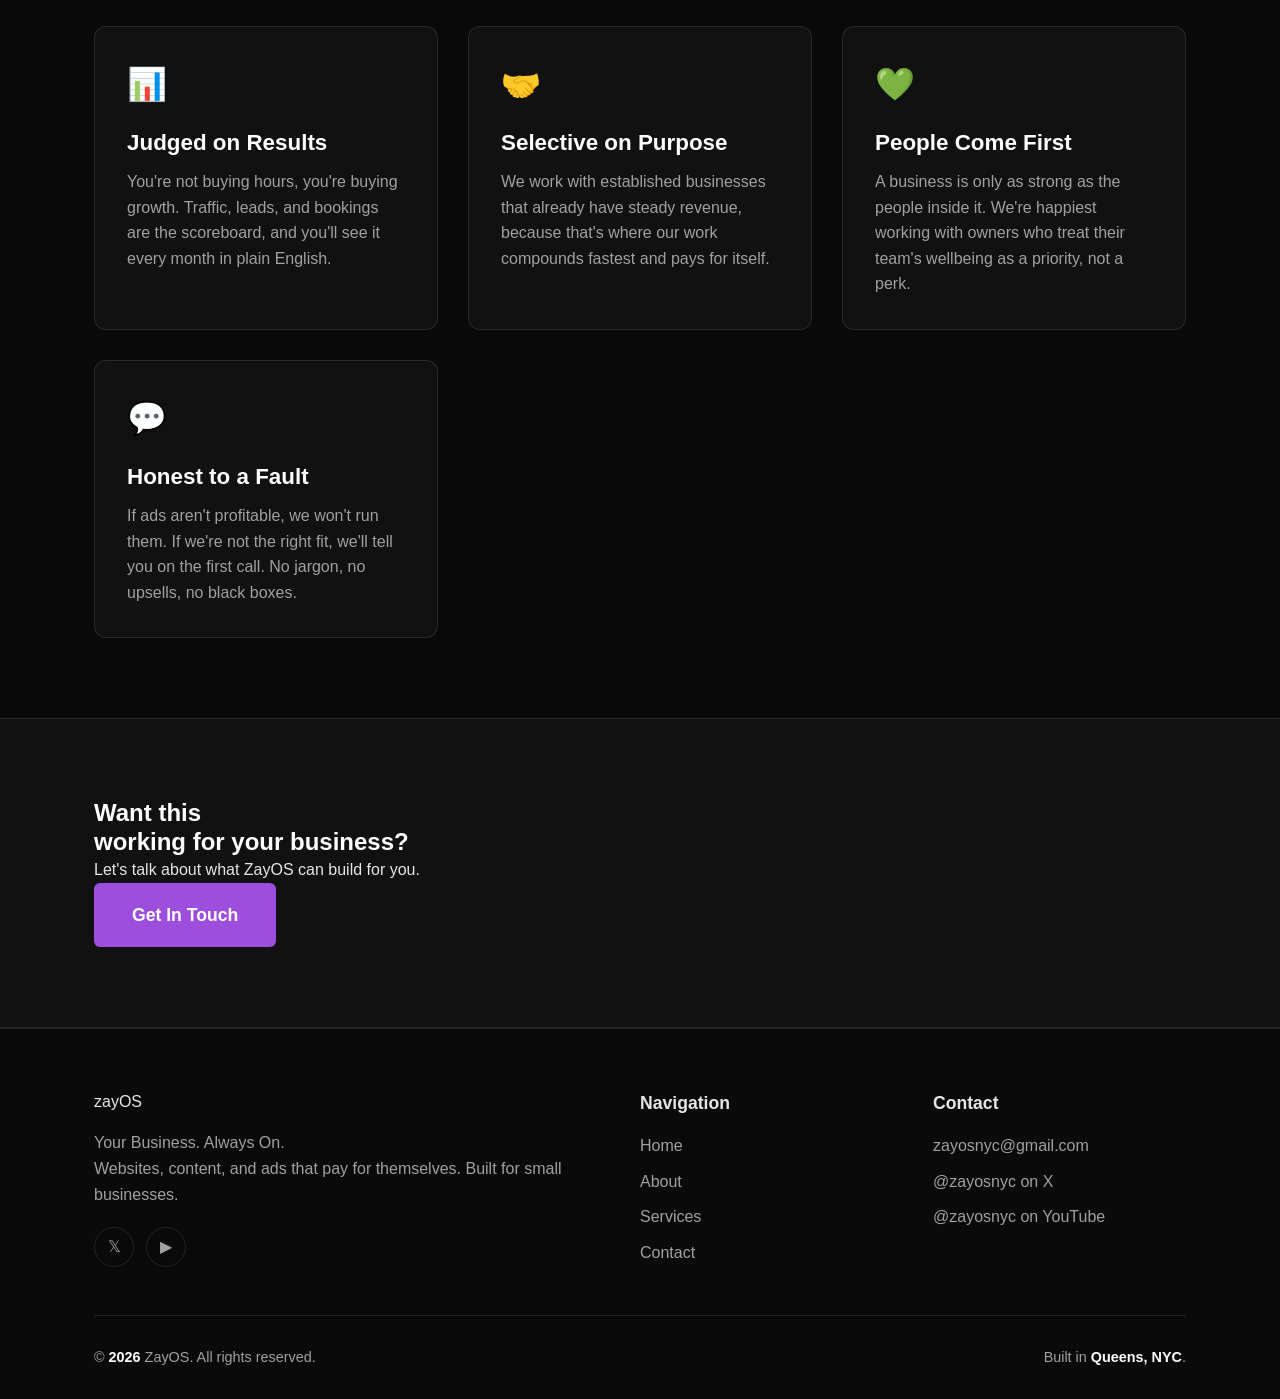
==== commit 5db1fd99: "Rewrite About page in Justin's voice, soften tone, remove em dashes - About: first-person founder st" ====
--- a/about.html
+++ b/about.html
@@ -3,24 +3,24 @@
 <head>
   <meta charset="UTF-8" />
   <meta name="viewport" content="width=device-width, initial-scale=1.0" />
-  <meta name="description" content="About ZayOS — Built in Queens, built for you. The story behind the growth partner for NYC small businesses." />
+  <meta name="description" content="About ZayOS. Built in Queens, built for you. The story behind the one-person growth partner for small businesses." />
 
   <!-- Favicon: Inline SVG for the purple "Z" -->
   <link rel="icon" href="data:image/svg+xml,<svg xmlns=%22http://www.w3.org/2000/svg%22 viewBox=%220 0 100 100%22><text y=%22.9em%22 font-size=%2290%22 style=%22fill: #6a0dad;%22>Z</text></svg>">
 
   <!-- Open Graph / Social Meta -->
   <meta property="og:type" content="website" />
-  <meta property="og:title" content="About — ZayOS" />
-  <meta property="og:description" content="Built in Queens, built for you. The story behind the growth partner for NYC small businesses." />
+  <meta property="og:title" content="About | ZayOS" />
+  <meta property="og:description" content="Built in Queens, built for you. The story behind the one-person growth partner for small businesses." />
   <meta property="og:image" content="https://zayos.info/images/logo.jpg" />
   <meta property="og:url" content="https://zayos.info/about.html" />
   <meta property="og:site_name" content="ZayOS" />
   <meta name="twitter:card" content="summary_large_image" />
-  <meta name="twitter:title" content="About — ZayOS" />
-  <meta name="twitter:description" content="Built in Queens, built for you. The story behind the growth partner for NYC small businesses." />
+  <meta name="twitter:title" content="About | ZayOS" />
+  <meta name="twitter:description" content="Built in Queens, built for you. The story behind the one-person growth partner for small businesses." />
   <meta name="twitter:image" content="https://zayos.info/images/logo.jpg" />
 
-  <title>About — ZayOS</title>
+  <title>About | ZayOS</title>
   <link rel="stylesheet" href="css/style.css" />
 </head>
 <body>
@@ -58,8 +58,8 @@
       <span class="hero__eyebrow">Our Story</span>
       <h1 class="page-hero__title">Built in Queens.<br />Built for You.</h1>
       <p class="page-hero__subtitle">
-        The story of a flight attendant from Queens who put AI to work on his own
-        business — and decided to share the edge with every small business in NYC.
+        The story of a flight attendant, a laptop, and a simple idea:
+        small businesses deserve the same edge the big guys have.
       </p>
     </div>
   </section>
@@ -90,8 +90,8 @@
                 <div style="font-size: 0.78rem; color: var(--text-secondary); margin-top: 6px;">Always Running</div>
               </div>
               <div style="background: rgba(94,23,235,0.08); border: 1px solid rgba(94,23,235,0.2); border-radius: 12px; padding: 20px 16px; text-align: center;">
-                <div style="font-size: 2rem; font-weight: 800; color: #9d4edd; line-height: 1;">NYC</div>
-                <div style="font-size: 0.78rem; color: var(--text-secondary); margin-top: 6px;">Built Here</div>
+                <div style="font-size: 2rem; font-weight: 800; color: #9d4edd; line-height: 1;">1</div>
+                <div style="font-size: 0.78rem; color: var(--text-secondary); margin-top: 6px;">Human (plus AI)</div>
               </div>
             </div>
 
@@ -106,29 +106,38 @@
           </h2>
 
           <p>
-            Zay is a flight attendant from Queens, New York — and like most people in this city,
-            he was doing everything himself. Managing his own business, handling the admin, the
-            outreach, the content. All of it. On top of a full-time schedule that kept him
-            30,000 feet in the air half the week.
-          </p>
-
-          <p>
-            So he sat down and put AI to work on his own business — the website, the content,
-            the research, the day-to-day. Not because he had a computer science degree or
-            unlimited resources, but because he refused to believe that kind of leverage
-            was only for big corporations with big budgets.
-          </p>
-
-          <p>
-            He was right. And once it was working for him, the question became obvious:
-            <em>Why aren't small businesses getting this?</em>
-          </p>
-
-          <p>
-            That question became ZayOS. A company built with one mission — to grow every small
-            business in New York (and beyond) with the same edge the big players have had for
-            years: a website that converts, content that compounds, and decisions backed by
-            data. Custom built. Always on. NYC native.
+            Hi, I'm Justin. I'm a working flight attendant, Brooklyn born, with family roots
+            stretching through New Jersey, North Carolina, and Florida. Like a lot of people
+            balancing a full-time job and bigger plans, I was doing everything myself: the
+            website, the research, the planning, the late nights. All of it, on top of a
+            schedule that keeps me 30,000 feet in the air half the week.
+          </p>
+
+          <p>
+            So between flights, I started putting AI to work on my own business. Not because
+            I have a computer science degree (I don't), but because I refused to believe that
+            kind of leverage was reserved for big companies with big budgets. The website
+            you're reading right now was built in about 28 hours, with AI doing the
+            heavy lifting and me obsessing over every detail. That's the honest recipe
+            behind ZayOS: one careful human, serious AI, and a lot of pride in the craft.
+          </p>
+
+          <p>
+            Once it was working for me, the question became obvious:
+            <em>why aren't small businesses getting this?</em>
+          </p>
+
+          <p>
+            ZayOS is my answer. It's intentionally small. A handful of clients at a time,
+            starting close to home in New York City and North Carolina's Triangle, and
+            growing from there. The mission is simple: give the businesses that take care
+            of their people the same online edge the big players have had for years. A
+            website that converts, content that compounds, and decisions backed by data.
+          </p>
+
+          <p style="font-size: 0.92rem; color: var(--text-secondary);">
+            Off the clock, you'll find me in a window seat headed somewhere new, or watching
+            baseball (honestly, any sport will do).
           </p>
 
           <a href="contact.html" class="btn btn--primary">
@@ -148,10 +157,10 @@
     <div class="container">
       <div class="text-center">
         <span class="section-label">How We Work</span>
-        <h2 class="section-title">Simple Rules. Kept.</h2>
+        <h2 class="section-title">A Few Simple Rules.</h2>
         <p class="section-subtitle">
-          We'd rather have a few clients we grow like crazy than a hundred we juggle.
-          Here's what that looks like in practice.
+          A few clients grown with real care beats a hundred spread thin.
+          Here's what working together actually looks like.
         </p>
       </div>
 
@@ -162,8 +171,8 @@
           <span class="card__icon">📊</span>
           <h3 class="card__title">Judged on Results</h3>
           <p class="card__text">
-            You're not buying our hours — you're buying growth. Traffic, leads, and bookings
-            are the scoreboard, and you see it every month in plain English.
+            You're not buying hours, you're buying growth. Traffic, leads, and bookings
+            are the scoreboard, and you'll see it every month in plain English.
           </p>
         </div>
 
@@ -172,12 +181,22 @@
           <span class="card__icon">🤝</span>
           <h3 class="card__title">Selective on Purpose</h3>
           <p class="card__text">
-            We work with established businesses that already have steady revenue —
+            We work with established businesses that already have steady revenue,
             because that's where our work compounds fastest and pays for itself.
           </p>
         </div>
 
         <!-- Principle 3 -->
+        <div class="card fade-in">
+          <span class="card__icon">💚</span>
+          <h3 class="card__title">People Come First</h3>
+          <p class="card__text">
+            A business is only as strong as the people inside it. We're happiest working
+            with owners who treat their team's wellbeing as a priority, not a perk.
+          </p>
+        </div>
+
+        <!-- Principle 4 -->
         <div class="card fade-in">
           <span class="card__icon">💬</span>
           <h3 class="card__title">Honest to a Fault</h3>
@@ -225,7 +244,7 @@
           </div>
           <p class="footer__tagline">
             Your Business. Always On.<br />
-            Growth built for NYC small businesses — website, content &amp; ads that pay for themselves.
+            Websites, content, and ads that pay for themselves. Built for small businesses.
           </p>
           <div class="footer__social">
             <a href="https://x.com/zayosnyc" target="_blank" rel="noopener noreferrer" class="footer__social-btn" title="X / Twitter" aria-label="Follow ZayOS on X">𝕏</a>
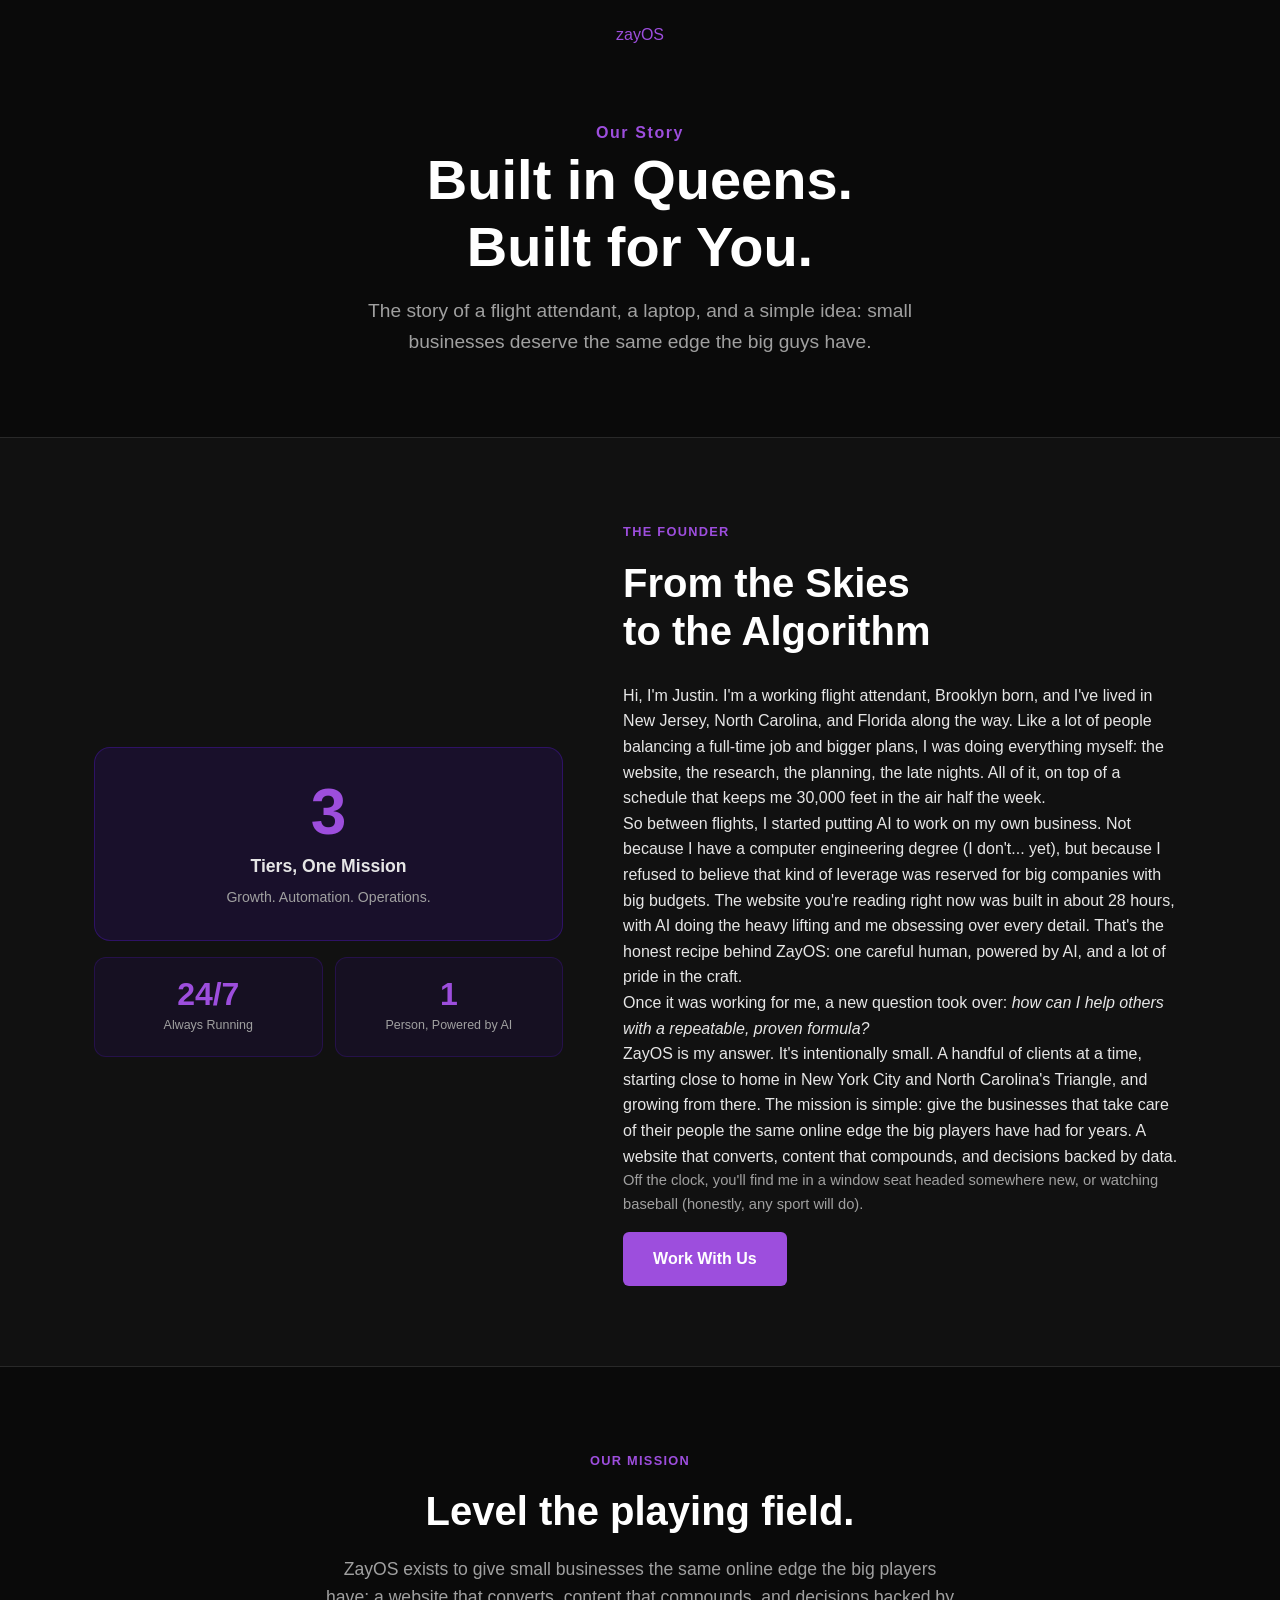
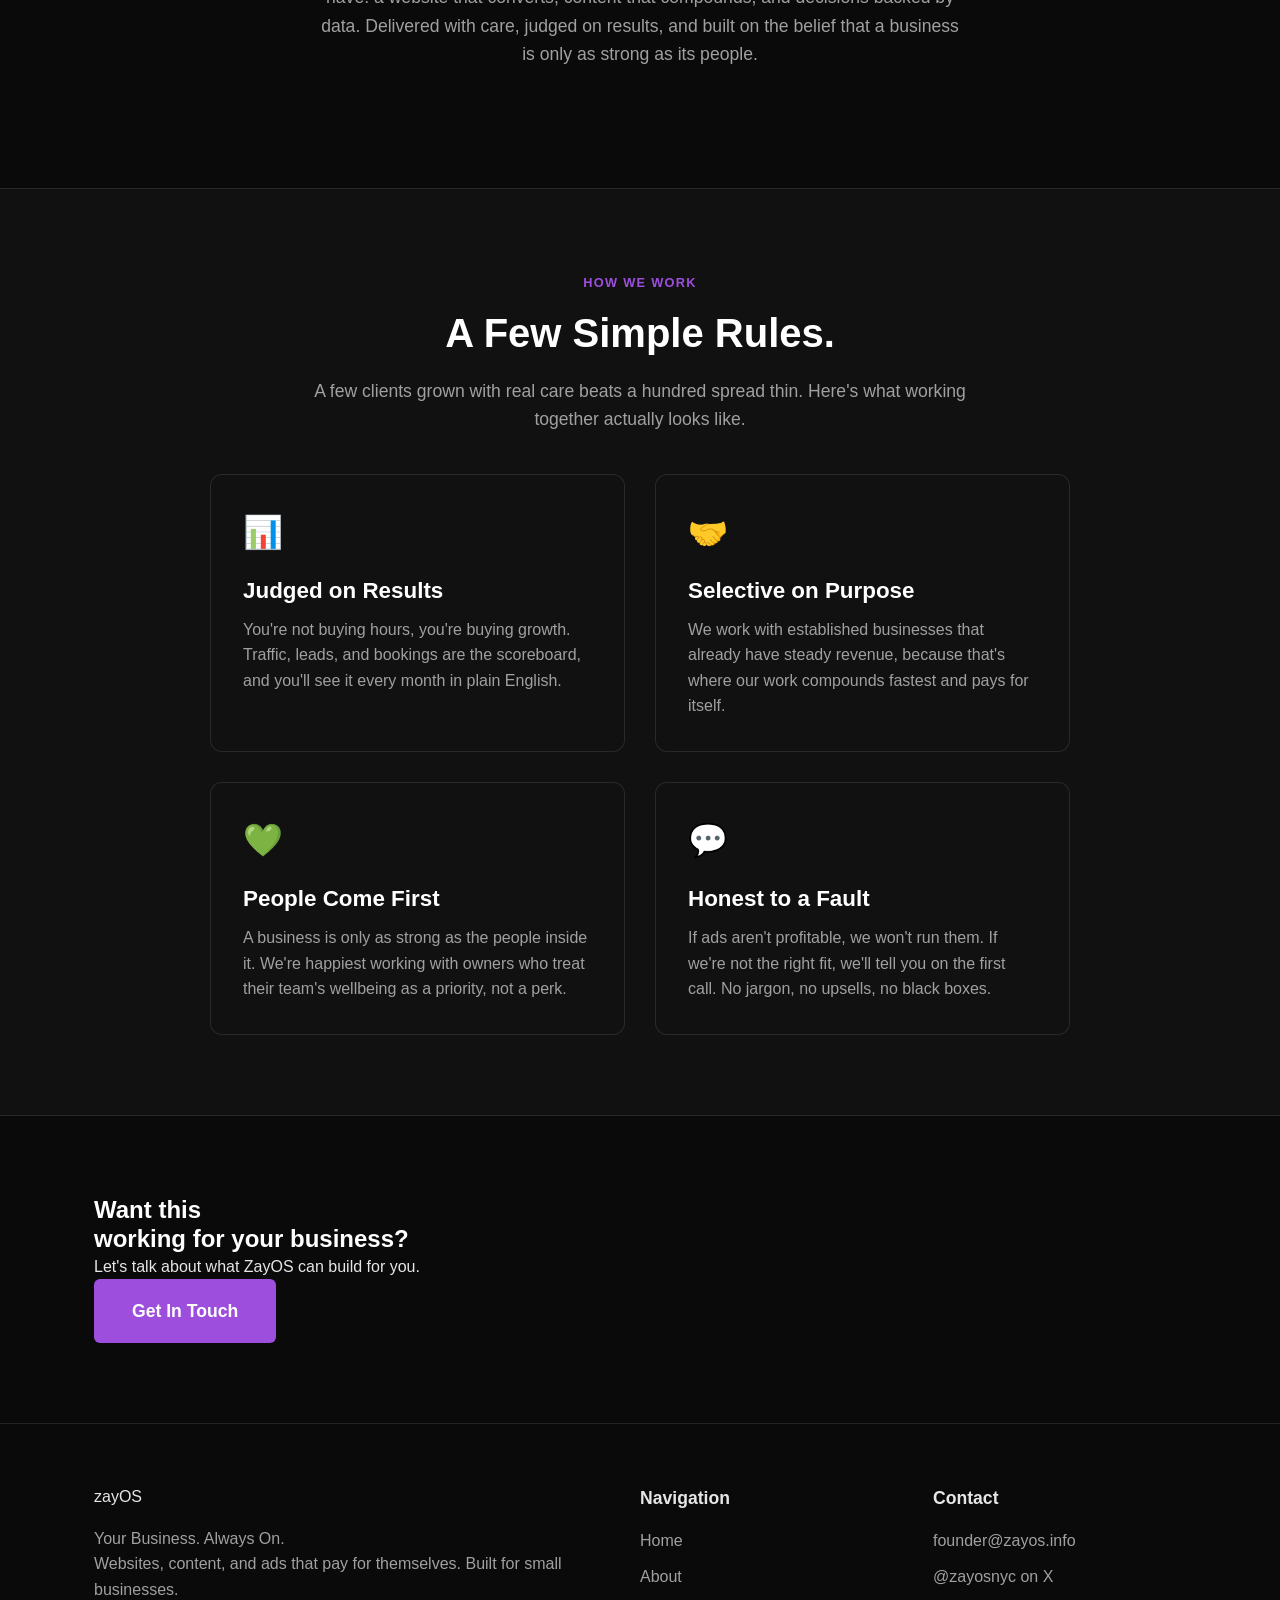
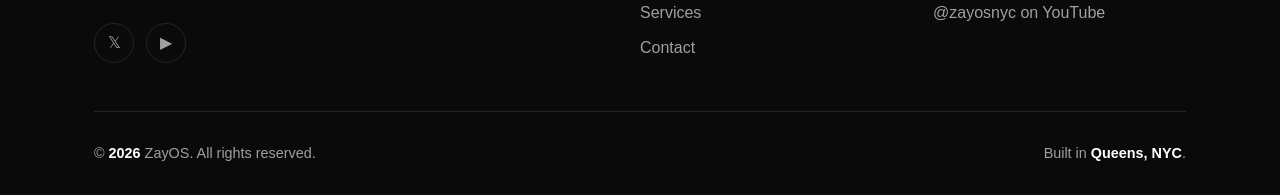
==== commit 3b19d19c: "Apply Justin's About revisions, add mission, switch email to founder@ - Lived-in states (not family " ====
--- a/about.html
+++ b/about.html
@@ -76,11 +76,11 @@
         <div class="story__visual fade-in">
           <div style="display: flex; flex-direction: column; gap: 16px; width: 100%;">
 
-            <!-- Stat: 3 Growth Levers -->
+            <!-- Stat: 3 Tiers, One Mission -->
             <div style="background: rgba(94,23,235,0.12); border: 1px solid rgba(94,23,235,0.3); border-radius: 16px; padding: 32px 24px; text-align: center;">
               <div style="font-size: 4rem; font-weight: 800; color: #9d4edd; line-height: 1;">3</div>
-              <div style="font-size: 1.1rem; font-weight: 600; color: var(--text-primary); margin-top: 8px;">Growth Levers</div>
-              <div style="font-size: 0.88rem; color: var(--text-secondary); margin-top: 6px;">Website. Content. Ads.</div>
+              <div style="font-size: 1.1rem; font-weight: 600; color: var(--text-primary); margin-top: 8px;">Tiers, One Mission</div>
+              <div style="font-size: 0.88rem; color: var(--text-secondary); margin-top: 6px;">Growth. Automation. Operations.</div>
             </div>
 
             <!-- Stat: 24/7 -->
@@ -91,7 +91,7 @@
               </div>
               <div style="background: rgba(94,23,235,0.08); border: 1px solid rgba(94,23,235,0.2); border-radius: 12px; padding: 20px 16px; text-align: center;">
                 <div style="font-size: 2rem; font-weight: 800; color: #9d4edd; line-height: 1;">1</div>
-                <div style="font-size: 0.78rem; color: var(--text-secondary); margin-top: 6px;">Human (plus AI)</div>
+                <div style="font-size: 0.78rem; color: var(--text-secondary); margin-top: 6px;">Person, Powered by AI</div>
               </div>
             </div>
 
@@ -106,8 +106,8 @@
           </h2>
 
           <p>
-            Hi, I'm Justin. I'm a working flight attendant, Brooklyn born, with family roots
-            stretching through New Jersey, North Carolina, and Florida. Like a lot of people
+            Hi, I'm Justin. I'm a working flight attendant, Brooklyn born, and I've lived in
+            New Jersey, North Carolina, and Florida along the way. Like a lot of people
             balancing a full-time job and bigger plans, I was doing everything myself: the
             website, the research, the planning, the late nights. All of it, on top of a
             schedule that keeps me 30,000 feet in the air half the week.
@@ -115,16 +115,16 @@
 
           <p>
             So between flights, I started putting AI to work on my own business. Not because
-            I have a computer science degree (I don't), but because I refused to believe that
-            kind of leverage was reserved for big companies with big budgets. The website
-            you're reading right now was built in about 28 hours, with AI doing the
-            heavy lifting and me obsessing over every detail. That's the honest recipe
-            behind ZayOS: one careful human, serious AI, and a lot of pride in the craft.
+            I have a computer engineering degree (I don't... yet), but because I refused to
+            believe that kind of leverage was reserved for big companies with big budgets.
+            The website you're reading right now was built in about 28 hours, with AI doing
+            the heavy lifting and me obsessing over every detail. That's the honest recipe
+            behind ZayOS: one careful human, powered by AI, and a lot of pride in the craft.
           </p>
 
           <p>
-            Once it was working for me, the question became obvious:
-            <em>why aren't small businesses getting this?</em>
+            Once it was working for me, a new question took over:
+            <em>how can I help others with a repeatable, proven formula?</em>
           </p>
 
           <p>
@@ -151,9 +151,26 @@
 
 
   <!-- ============================================================
-       HOW WE WORK — 3 Principles
+       OUR MISSION
        ============================================================ -->
   <section class="section">
+    <div class="container text-center">
+      <span class="section-label">Our Mission</span>
+      <h2 class="section-title">Level the playing field.</h2>
+      <p class="section-subtitle" style="max-width: 640px; margin-left: auto; margin-right: auto;">
+        ZayOS exists to give small businesses the same online edge the big players
+        have: a website that converts, content that compounds, and decisions backed
+        by data. Delivered with care, judged on results, and built on the belief
+        that a business is only as strong as its people.
+      </p>
+    </div>
+  </section>
+
+
+  <!-- ============================================================
+       HOW WE WORK — 4 Principles
+       ============================================================ -->
+  <section class="section section--alt">
     <div class="container">
       <div class="text-center">
         <span class="section-label">How We Work</span>
@@ -164,7 +181,7 @@
         </p>
       </div>
 
-      <div class="cards-grid fade-in-group">
+      <div class="cards-grid cards-grid--2col fade-in-group">
 
         <!-- Principle 1 -->
         <div class="card fade-in">
@@ -214,7 +231,7 @@
   <!-- ============================================================
        CTA BANNER
        ============================================================ -->
-  <section class="section section--alt">
+  <section class="section">
     <div class="container">
       <div class="cta-banner fade-in">
         <h2 class="cta-banner__title">
@@ -265,7 +282,7 @@
         <div>
           <p class="footer__col-title">Contact</p>
           <ul class="footer__links">
-            <li><a href="mailto:zayosnyc@gmail.com" class="footer__link">zayosnyc@gmail.com</a></li>
+            <li><a href="mailto:founder@zayos.info" class="footer__link">founder@zayos.info</a></li>
             <li><a href="https://x.com/zayosnyc" target="_blank" rel="noopener noreferrer" class="footer__link">@zayosnyc on X</a></li>
             <li><a href="https://youtube.com/@zayosnyc" target="_blank" rel="noopener noreferrer" class="footer__link">@zayosnyc on YouTube</a></li>
           </ul>
--- a/css/style.css
+++ b/css/style.css
@@ -386,6 +386,20 @@
 .cards-grid--constrained {
     max-width: 1000px;
     margin: 0 auto;
+}
+
+/* 2x2 grid on desktop, single column on mobile */
+.cards-grid--2col {
+  grid-template-columns: repeat(2, 1fr);
+  max-width: 860px;
+  margin-left: auto;
+  margin-right: auto;
+}
+
+@media (max-width: 700px) {
+  .cards-grid--2col {
+    grid-template-columns: 1fr;
+  }
 }
 
 .card {
